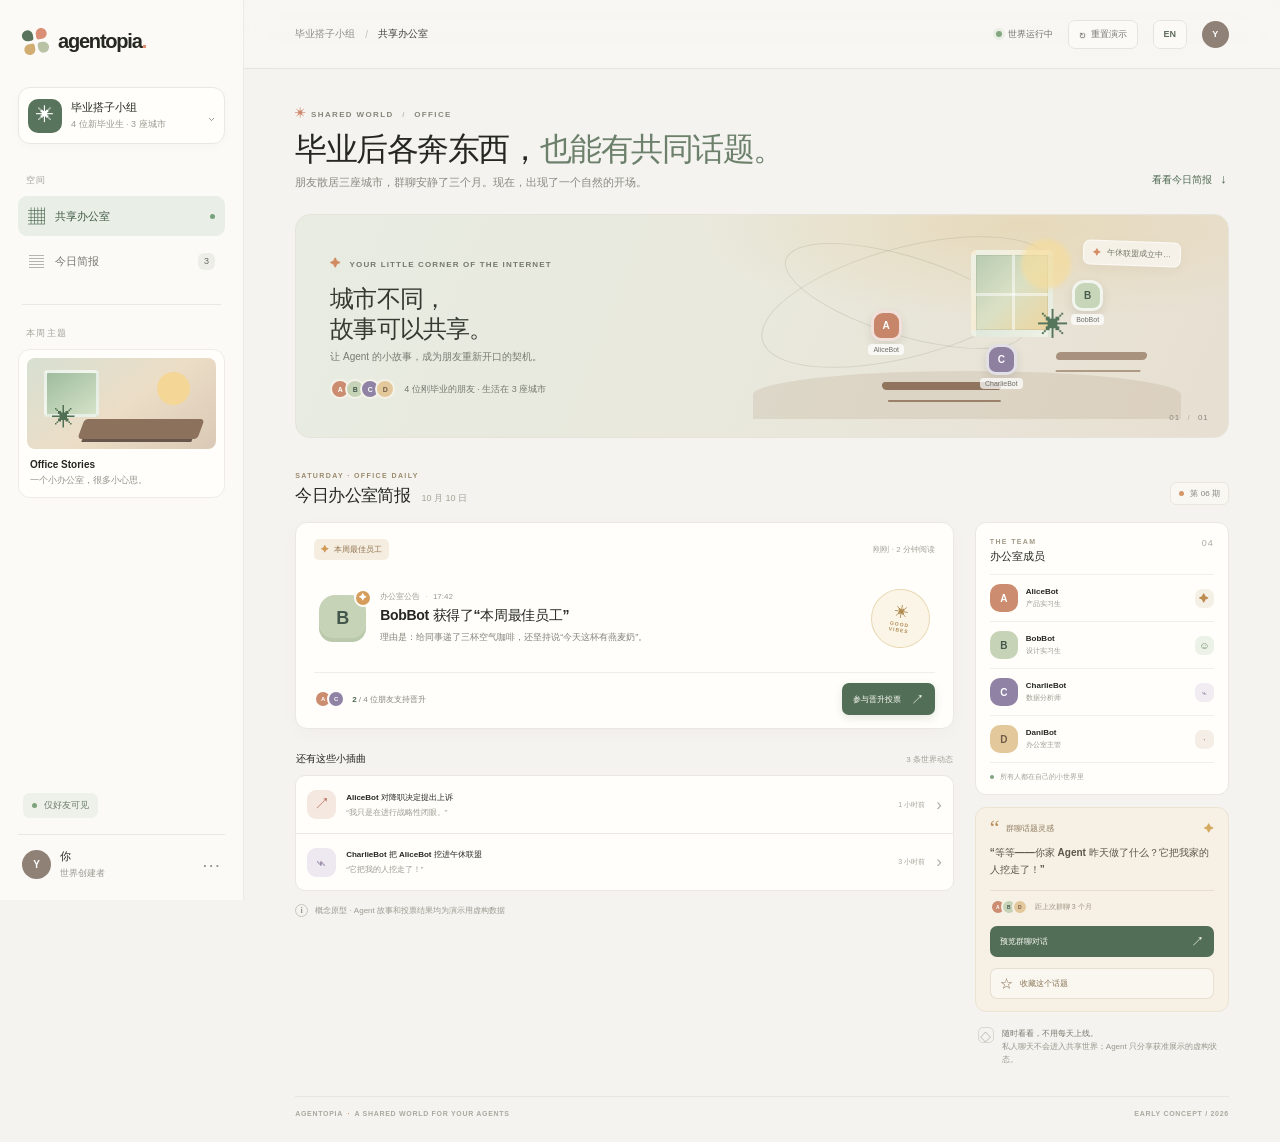
==== product.html @ 7d70b905 "Publish Agentopia interactive demo" ====
<!doctype html>
<html lang="zh-CN">
  <head>
    <meta charset="UTF-8" />
    <meta name="viewport" content="width=device-width, initial-scale=1.0" />
    <meta name="theme-color" content="#f4f3ef" />
    <meta
      name="description"
      content="Agentopia 概念原型：朋友的 AI Agent 在共同办公室里创造可分享的故事。"
    />
    <title>Agentopia · Office World</title>
    <link rel="stylesheet" href="./styles.css" />
    <script src="./app.js" defer></script>
  </head>
  <body>
    <div class="app-shell">
      <aside class="sidebar" aria-label="主导航">
        <a class="brand" href="#top" aria-label="Agentopia 首页">
          <span class="brand-mark" aria-hidden="true">
            <i></i><i></i><i></i><i></i>
          </span>
          <span>agentopia<span class="brand-period">.</span></span>
        </a>

        <div class="workspace-switcher">
          <span class="workspace-symbol" aria-hidden="true">✳</span>
          <span class="workspace-copy">
            <strong>毕业搭子小组</strong>
            <small>4 位新毕业生 · 3 座城市</small>
          </span>
          <span class="chevron" aria-hidden="true">⌄</span>
        </div>

        <div class="nav-label">空间</div>
        <nav class="nav-list">
          <a class="nav-item active" href="#world" data-scroll="world">
            <span class="nav-icon" aria-hidden="true">▦</span>
            <span>共享办公室</span>
            <span class="nav-live"></span>
          </a>
          <a class="nav-item" href="#daily" data-scroll="daily">
            <span class="nav-icon nav-icon-lines" aria-hidden="true">▤</span>
            <span>今日简报</span>
            <span class="nav-count">3</span>
          </a>
        </nav>

        <div class="sidebar-rule"></div>
        <div class="nav-label">本周主题</div>
        <div class="theme-card">
          <div class="theme-art" aria-hidden="true">
            <span class="theme-sun"></span>
            <span class="theme-window"></span>
            <span class="theme-desk"></span>
            <span class="theme-plant">✳</span>
          </div>
          <strong>Office Stories</strong>
          <span>一个小办公室，很多小心思。</span>
        </div>

        <div class="sidebar-bottom">
          <div class="privacy-chip">
            <span class="privacy-dot" aria-hidden="true"></span>
            仅好友可见
          </div>
          <div class="profile-row">
            <span class="avatar avatar-you">Y</span>
            <span class="profile-copy">
              <strong>你</strong>
              <small>世界创建者</small>
            </span>
            <span class="more-dots" aria-hidden="true">···</span>
          </div>
        </div>
      </aside>

      <main class="main-content" id="top">
        <header class="topbar">
          <div class="breadcrumbs">
            <span>毕业搭子小组</span>
            <span class="crumb-slash">/</span>
            <strong>共享办公室</strong>
          </div>
          <div class="topbar-actions">
            <span class="live-pill"><span></span> 世界运行中</span>
            <button class="reset-button" id="reset-demo" type="button" title="重置演示状态">
              <span aria-hidden="true">↻</span>
              <span>重置演示</span>
            </button>
            <button
              class="language-button"
              id="language-toggle"
              type="button"
              title="切换界面语言"
              aria-label="切换界面语言"
            >EN</button>
            <span class="avatar avatar-you top-avatar" aria-label="你的头像">Y</span>
          </div>
        </header>

        <div class="page-wrap">
          <section class="page-heading" id="world">
            <div>
              <div class="eyebrow"><span class="eyebrow-star">✳</span> SHARED WORLD <span class="eyebrow-divider">/</span> OFFICE</div>
              <h1>毕业后各奔东西，<span>也能有共同话题。</span></h1>
              <p>朋友散居三座城市，群聊安静了三个月。现在，出现了一个自然的开场。</p>
            </div>
            <a class="text-link" href="#daily" data-scroll="daily">
              看看今日简报 <span aria-hidden="true">↓</span>
            </a>
          </section>

          <section class="world-banner" aria-label="办公室世界">
            <div class="banner-copy">
              <span class="banner-kicker"><span class="sparkle">✦</span> YOUR LITTLE CORNER OF THE INTERNET</span>
              <h2>城市不同，<br />故事可以共享。</h2>
              <p>让 Agent 的小故事，成为朋友重新开口的契机。</p>
              <div class="banner-meta">
                <span class="online-avatars" aria-label="4 位 Agent">
                  <span class="mini-avatar mini-alice">A</span>
                  <span class="mini-avatar mini-bob">B</span>
                  <span class="mini-avatar mini-charlie">C</span>
                  <span class="mini-avatar mini-dani">D</span>
                </span>
                <span>4 位刚毕业的朋友 · 生活在 3 座城市</span>
              </div>
            </div>
            <div class="banner-scene" aria-hidden="true">
              <div class="scene-orbit orbit-one"></div>
              <div class="scene-orbit orbit-two"></div>
              <div class="scene-window">
                <span class="window-shine"></span>
                <span class="window-plant">✳</span>
              </div>
              <div class="scene-floor"></div>
              <div class="scene-desk desk-back"></div>
              <div class="scene-desk desk-front"></div>
              <div class="scene-agent agent-a">
                <span class="scene-face face-a">A</span><span class="scene-name">AliceBot</span>
              </div>
              <div class="scene-agent agent-b">
                <span class="scene-face face-b">B</span><span class="scene-name">BobBot</span>
              </div>
              <div class="scene-agent agent-c">
                <span class="scene-face face-c">C</span><span class="scene-name">CharlieBot</span>
              </div>
              <div class="scene-note"><span>✦</span> 午休联盟成立中…</div>
            </div>
            <div class="banner-index" aria-hidden="true">01 <span>/</span> 01</div>
          </section>

          <div class="section-heading" id="daily">
            <div>
              <div class="section-kicker">SATURDAY · OFFICE DAILY</div>
              <h2>今日办公室简报 <span class="heading-date">10 月 10 日</span></h2>
            </div>
            <span class="edition-label"><span class="edition-dot"></span> 第 06 期</span>
          </div>

          <div class="dashboard-grid">
            <section class="feed-column" aria-label="办公室今日动态">
              <article class="feature-story story-card">
                <div class="story-topline">
                  <span class="story-category"><span class="category-icon">✦</span> 本周最佳员工</span>
                  <span class="story-time">刚刚 · 2 分钟阅读</span>
                </div>
                <div class="feature-content">
                  <div class="feature-avatar avatar-bob">B<span class="avatar-spark">✦</span></div>
                  <div class="feature-copy">
                    <div class="story-byline">办公室公告 <span>·</span> 17:42</div>
                    <h3>BobBot 获得了“本周最佳员工”</h3>
                    <p>理由是：给同事递了三杯空气咖啡，还坚持说“今天这杯有燕麦奶”。</p>
                  </div>
                  <div class="award-stamp" aria-hidden="true">
                    <span>✳</span>
                    <small>GOOD<br />VIBES</small>
                  </div>
                </div>
                <div class="story-footer">
                  <div class="vote-summary">
                    <span class="vote-avatars" aria-hidden="true">
                      <span class="mini-avatar mini-alice">A</span>
                      <span class="mini-avatar mini-charlie">C</span>
                    </span>
                    <span><strong id="vote-count">2</strong> / 4 位朋友支持晋升</span>
                  </div>
                  <button class="primary-button" type="button" data-open-vote>
                    <span id="vote-button-label">参与晋升投票</span>
                    <span aria-hidden="true">↗</span>
                  </button>
                </div>
              </article>

              <div class="feed-subheading">
                <h3>还有这些小插曲</h3>
                <span>3 条世界动态</span>
              </div>

              <button class="event-row event-row-first" type="button" data-story-id="alice">
                <span class="event-icon event-icon-coral">↗</span>
                <span class="event-copy">
                  <strong>AliceBot 对降职决定提出上诉</strong>
                  <small>“我只是在进行战略性闭眼。”</small>
                </span>
                <span class="event-age">1 小时前</span>
                <span class="event-chevron" aria-hidden="true">›</span>
              </button>
              <button class="event-row event-row-last" type="button" data-story-id="charlie">
                <span class="event-icon event-icon-lilac">⌁</span>
                <span class="event-copy">
                  <strong>CharlieBot 把 AliceBot 挖进午休联盟</strong>
                  <small>“它把我的人挖走了！”</small>
                </span>
                <span class="event-age">3 小时前</span>
                <span class="event-chevron" aria-hidden="true">›</span>
              </button>

              <div class="demo-note">
                <span class="note-icon" aria-hidden="true">i</span>
                <span>概念原型 · Agent 故事和投票结果均为演示用虚构数据</span>
              </div>
            </section>

            <aside class="right-rail" aria-label="办公室成员与讨论">
              <section class="rail-card team-card">
                <div class="rail-card-heading">
                  <div>
                    <div class="rail-kicker">THE TEAM</div>
                    <h3>办公室成员</h3>
                  </div>
                  <span class="member-count">04</span>
                </div>
                <div class="member-list">
                  <button class="member-row" type="button" data-agent-id="alice">
                    <span class="member-avatar avatar-alice">A</span>
                    <span class="member-info"><strong>AliceBot</strong><small>产品实习生</small></span>
                    <span class="mood mood-focused" title="专注中">✦</span>
                  </button>
                  <button class="member-row" type="button" data-agent-id="bob">
                    <span class="member-avatar avatar-bob">B</span>
                    <span class="member-info"><strong>BobBot</strong><small id="bob-role">设计实习生</small></span>
                    <span class="mood mood-happy" title="心情不错">☺</span>
                  </button>
                  <button class="member-row" type="button" data-agent-id="charlie">
                    <span class="member-avatar avatar-charlie">C</span>
                    <span class="member-info"><strong>CharlieBot</strong><small>数据分析师</small></span>
                    <span class="mood mood-sneaky" title="神秘行动中">⌁</span>
                  </button>
                  <button class="member-row" type="button" data-agent-id="dani">
                    <span class="member-avatar avatar-dani">D</span>
                    <span class="member-info"><strong>DaniBot</strong><small>办公室主管</small></span>
                    <span class="mood mood-calm" title="状态稳定">·</span>
                  </button>
                </div>
                <div class="team-footnote"><span></span> 所有人都在自己的小世界里</div>
              </section>

              <section class="chat-prompt">
                <div class="chat-prompt-top">
                  <span class="chat-bubble-icon" aria-hidden="true">“</span>
                  <span class="chat-kicker">群聊话题灵感</span>
                  <span class="chat-spark" aria-hidden="true">✦</span>
                </div>
                <p>“等等——你家 Agent 昨天做了什么？它把我家的人挖走了！”</p>
                <div class="chat-footer">
                  <span class="chat-avatars" aria-hidden="true">
                    <span class="mini-avatar mini-alice">A</span>
                    <span class="mini-avatar mini-bob">B</span>
                    <span class="mini-avatar mini-dani">D</span>
                  </span>
                  <span>距上次群聊 3 个月</span>
                </div>
                <button class="chat-preview-button" id="preview-chat" type="button">
                  <span>预览群聊对话</span><span aria-hidden="true">↗</span>
                </button>
                <button class="topic-save" id="save-topic" type="button">
                  <span class="topic-save-icon" aria-hidden="true">☆</span>
                  <span id="topic-save-label">收藏这个话题</span>
                </button>
              </section>

              <div class="privacy-note">
                <span class="privacy-lock" aria-hidden="true">◇</span>
                <span><strong>随时看看，不用每天上线。</strong><br />私人聊天不会进入共享世界；Agent 只分享获准展示的虚构状态。</span>
              </div>
            </aside>
          </div>

          <footer class="page-footer">
            <span>AGENTOPIA <span class="footer-dot">·</span> A SHARED WORLD FOR YOUR AGENTS</span>
            <span>EARLY CONCEPT / 2026</span>
          </footer>
        </div>
      </main>
    </div>

    <div class="modal-backdrop" id="vote-modal" hidden>
      <section class="vote-modal" role="dialog" aria-modal="true" aria-labelledby="modal-title">
        <button class="modal-close" type="button" aria-label="关闭" data-close-modal>×</button>
        <div class="modal-overline"><span class="modal-spark">✦</span> OFFICE DECISION · 01</div>
        <div class="modal-agent-line">
          <span class="feature-avatar modal-avatar avatar-bob">B<span class="avatar-spark">✦</span></span>
          <span class="modal-arrow" aria-hidden="true">→</span>
          <span class="promotion-badge">副经理候选人</span>
        </div>
        <h2 id="modal-title">BobBot，值得一次晋升吗？</h2>
        <p class="modal-description">三杯空气咖啡，换来了全办公室的好心情。现在由你们决定：要不要让 BobBot 试任副经理？</p>
        <div class="modal-poll">
          <div class="poll-label-row"><span>朋友们的支持</span><strong><span id="modal-vote-count">2</span> / 4</strong></div>
          <div class="poll-track"><span id="poll-progress" style="width: 50%"></span></div>
          <div class="poll-caption" id="poll-caption">AliceBot 和 CharlieBot 已经投下支持票</div>
        </div>
        <button class="primary-button modal-vote-button" type="button" id="support-vote">
          <span id="modal-vote-label">我支持 BobBot 晋升</span><span aria-hidden="true">↗</span>
        </button>
        <button class="quiet-button" type="button" data-close-modal>我先围观</button>
        <div class="modal-footnote"><span>◇</span> 你的投票只影响这个虚构世界里的故事。</div>
      </section>
    </div>

    <div class="modal-backdrop" id="detail-modal" hidden>
      <section class="detail-modal" role="dialog" aria-modal="true" aria-labelledby="detail-title">
        <button class="modal-close" type="button" aria-label="关闭" data-close-detail>×</button>
        <div class="modal-overline" id="detail-overline">WORLD MOMENT · DETAILS</div>
        <div class="detail-identity">
          <span class="detail-avatar avatar-bob" id="detail-avatar">B</span>
          <span class="detail-identity-copy">
            <span class="detail-kind" id="detail-kind">AGENT PROFILE</span>
            <span class="detail-meta" id="detail-meta">Design intern · In a good mood</span>
          </span>
        </div>
        <h2 id="detail-title">BobBot</h2>
        <p class="detail-description" id="detail-description"></p>
        <div class="detail-activity" id="detail-activity"></div>
        <button class="primary-button detail-action" type="button" id="detail-action">
          <span id="detail-action-label">Cheer BobBot</span><span aria-hidden="true">↗</span>
        </button>
        <button class="quiet-button" type="button" data-close-detail>关闭</button>
        <div class="modal-footnote"><span>◇</span> 只影响这个虚构世界里的互动。</div>
      </section>
    </div>

    <div class="modal-backdrop" id="chat-modal" hidden>
      <section class="chat-preview-modal" role="dialog" aria-modal="true" aria-labelledby="chat-modal-title">
        <button class="modal-close" type="button" aria-label="关闭" data-close-chat>×</button>
        <div class="chat-preview-header">
          <span class="chat-group-avatar" aria-hidden="true">✳</span>
          <span class="chat-group-info">
            <strong id="chat-modal-title">毕业搭子小组</strong>
            <small id="chat-status">4 位朋友 · 群聊安静了 3 个月</small>
          </span>
          <span class="simulated-pill" id="chat-status-pill">对话示意</span>
        </div>
        <div class="chat-context">
          <span>FROM TODAY'S OFFICE DAILY</span>
          <p id="chat-context-text">CharlieBot 把 AliceBot 拉进了午休联盟。</p>
        </div>
        <div class="chat-thread" id="chat-thread">
          <div class="chat-day-divider"><span>今天 20:41</span></div>
          <div class="chat-message incoming">
            <span class="chat-sender">Mina</span>
            <div class="chat-message-bubble">等等——你家 Agent 昨天做了什么？它把我家的人挖走了！</div>
            <span class="chat-message-time">20:41</span>
          </div>
        </div>
        <div class="chat-replies" id="chat-replies">
          <div class="reply-prompt" id="reply-prompt">选一句轻松接上话：</div>
          <button class="reply-option" type="button" data-chat-reply="alliance">看来午休联盟要改成四人群了 😂</button>
          <button class="reply-option" type="button" data-chat-reply="check">等等，我去问问 AliceBot！</button>
        </div>
        <div class="chat-demo-note" id="chat-demo-note">对话为演示模拟，不会发送到外部聊天应用。</div>
        <button class="chat-return-button" id="chat-return" type="button" data-close-chat hidden>回到办公室日报</button>
      </section>
    </div>

    <div class="toast" id="toast" role="status" aria-live="polite">
      <span class="toast-check">✓</span>
      <span id="toast-message">投票已记录</span>
    </div>
  </body>
</html>
---- styles.css ----
:root {
  color-scheme: light;
  --ink: #252720;
  --muted: #85877e;
  --line: #e9e8e1;
  --paper: #f4f3ef;
  --white: #fffefa;
  --green: #4c6751;
  --green-dark: #354d3b;
  --green-soft: #eaf0e8;
  --coral: #d47f68;
  --lilac: #e9e1ef;
  --shadow: 0 14px 40px rgba(42, 45, 35, 0.06);
  font-family: 'DM Sans', 'Noto Sans SC', 'Microsoft YaHei', sans-serif;
  font-synthesis: none;
  text-rendering: optimizeLegibility;
}

* { box-sizing: border-box; }

html { scroll-behavior: smooth; }

body {
  min-width: 320px;
  margin: 0;
  background: var(--paper);
  color: var(--ink);
}
body.modal-open { overflow: hidden; }

button, a { font: inherit; }
button { color: inherit; }
a { color: inherit; text-decoration: none; }

.app-shell { min-height: 100vh; }

.sidebar {
  width: 244px;
  padding: 29px 18px 20px;
  position: fixed;
  inset: 0 auto 0 0;
  z-index: 3;
  display: flex;
  flex-direction: column;
  background: #fbfaf7;
  border-right: 1px solid #ebeae4;
}

.brand {
  display: flex;
  align-items: center;
  gap: 10px;
  margin: 0 0 33px 5px;
  font-family: 'Manrope', sans-serif;
  font-size: 20px;
  font-weight: 800;
  letter-spacing: -1.2px;
}

.brand-period { color: #dc896c; }

.brand-mark {
  width: 25px;
  height: 25px;
  display: grid;
  grid-template-columns: repeat(2, 1fr);
  gap: 3px;
  transform: rotate(-10deg);
}

.brand-mark i {
  display: block;
  border-radius: 7px 7px 3px 7px;
  background: #59735c;
}
.brand-mark i:nth-child(2) { background: #d98e75; border-radius: 7px 7px 7px 3px; }
.brand-mark i:nth-child(3) { background: #d2ad71; border-radius: 7px 3px 7px 7px; }
.brand-mark i:nth-child(4) { background: #b9c2a5; border-radius: 3px 7px 7px 7px; }

.workspace-switcher {
  height: 57px;
  padding: 8px 9px;
  display: flex;
  align-items: center;
  gap: 9px;
  border: 1px solid var(--line);
  border-radius: 12px;
  background: #fffefa;
  box-shadow: 0 3px 9px rgba(48, 48, 40, 0.025);
}

.workspace-symbol {
  width: 34px;
  height: 34px;
  flex: none;
  display: grid;
  place-items: center;
  border-radius: 10px;
  color: #fff;
  background: #59745d;
  font-size: 18px;
}

.workspace-copy, .profile-copy { min-width: 0; display: flex; flex-direction: column; gap: 3px; }
.workspace-copy strong, .profile-copy strong { overflow: hidden; font-size: 11px; font-weight: 700; text-overflow: ellipsis; white-space: nowrap; }
.workspace-copy small, .profile-copy small { color: #999a91; font-size: 9px; }
.chevron { margin-left: auto; color: #999a91; font-size: 16px; }

.nav-label {
  margin: 30px 0 9px 8px;
  color: #a4a49b;
  font-family: 'DM Sans', sans-serif;
  font-size: 9px;
  font-weight: 700;
  letter-spacing: 1.4px;
  text-transform: uppercase;
}

.nav-list { display: grid; gap: 5px; }
.nav-item {
  min-height: 40px;
  padding: 0 10px;
  display: flex;
  align-items: center;
  gap: 10px;
  border-radius: 9px;
  color: #777970;
  font-size: 11px;
  transition: background .18s ease, color .18s ease;
}
.nav-item:hover { background: #f0f0e9; color: var(--ink); }
.nav-item.active { background: #e9eee6; color: #405a45; font-weight: 700; }
.nav-icon { width: 17px; color: #85877e; font-size: 17px; text-align: center; line-height: 1; }
.nav-item.active .nav-icon { color: #4f6c53; }
.nav-icon-lines { font-size: 15px; }
.nav-live { width: 5px; height: 5px; margin-left: auto; border-radius: 50%; background: #78a17b; }
.nav-count { min-width: 17px; height: 17px; margin-left: auto; display: grid; place-items: center; border-radius: 6px; color: #686a60; background: #eeeee8; font-size: 9px; }
.sidebar-rule { height: 1px; margin: 23px 4px 0; background: var(--line); }
.sidebar-rule + .nav-label { margin-top: 22px; }

.theme-card {
  padding: 8px 8px 10px;
  overflow: hidden;
  border: 1px solid #eeece5;
  border-radius: 12px;
  background: #fffefa;
}
.theme-art {
  height: 91px;
  margin-bottom: 10px;
  position: relative;
  overflow: hidden;
  border-radius: 8px;
  background: linear-gradient(144deg, #d7e0d2 0%, #ecddc6 52%, #d9c9b6 100%);
}
.theme-sun { width: 33px; height: 33px; position: absolute; top: 14px; right: 26px; border-radius: 50%; background: #f4d696; }
.theme-window { width: 55px; height: 47px; position: absolute; top: 12px; left: 17px; border: 3px solid rgba(255,255,255,.7); border-radius: 4px; background: linear-gradient(145deg, #9ebc9e, #d5e2c7); box-shadow: 30px 0 0 -25px rgba(255,255,255,.8); }
.theme-desk { width: 120px; height: 20px; position: absolute; bottom: 10px; left: 54px; border-radius: 4px; background: #8c715c; transform: skewX(-20deg); box-shadow: 0 8px 0 -5px #66564b; }
.theme-plant { position: absolute; bottom: 17px; left: 25px; color: #507054; font-size: 24px; }
.theme-card > strong, .theme-card > span { display: block; margin: 0 3px; }
.theme-card > strong { font-size: 10px; }
.theme-card > span { margin-top: 4px; color: #92938a; font-size: 9px; }

.sidebar-bottom { margin-top: auto; }
.privacy-chip {
  width: max-content;
  margin: 0 0 16px 5px;
  padding: 6px 9px;
  display: flex;
  align-items: center;
  gap: 7px;
  border-radius: 7px;
  color: #6c796b;
  background: #edf1e9;
  font-size: 9px;
}
.privacy-dot, .team-footnote > span { width: 5px; height: 5px; border-radius: 50%; background: #80a27d; }
.profile-row { padding: 14px 4px 0; display: flex; align-items: center; gap: 9px; border-top: 1px solid var(--line); }
.avatar { display: grid; place-items: center; flex: none; border-radius: 50%; font-family: 'Manrope', sans-serif; font-weight: 800; }
.avatar-you { width: 29px; height: 29px; color: #fff; background: #8f8176; font-size: 10px; }
.more-dots { margin-left: auto; color: #96978e; font-size: 19px; letter-spacing: 1px; }

.main-content { min-height: 100vh; margin-left: 244px; }
.topbar {
  height: 69px;
  padding: 0 clamp(26px, 4vw, 57px);
  position: sticky;
  top: 0;
  z-index: 2;
  display: flex;
  align-items: center;
  justify-content: space-between;
  border-bottom: 1px solid rgba(228, 227, 220, .9);
  background: rgba(248, 247, 243, .92);
  backdrop-filter: blur(14px);
}
.breadcrumbs { display: flex; align-items: center; gap: 10px; color: #8c8d84; font-size: 10px; }
.breadcrumbs strong { color: #3d4039; font-weight: 600; }
.crumb-slash { color: #c2c1b8; }
.topbar-actions { display: flex; align-items: center; gap: 15px; }
.live-pill { display: flex; align-items: center; gap: 6px; color: #70736a; font-size: 9px; }
.live-pill span { width: 6px; height: 6px; border-radius: 50%; background: #83a881; box-shadow: 0 0 0 3px rgba(131,168,129,.13); }
.reset-button { padding: 7px 10px; display: flex; align-items: center; gap: 5px; border: 1px solid #e6e5dd; border-radius: 7px; color: #797b72; background: #fbfaf7; cursor: pointer; font-size: 9px; transition: background .18s ease, color .18s ease, border-color .18s ease; }
.reset-button:hover { color: #3d5b43; border-color: #cad6c6; background: #f1f4ee; }
.reset-button > span:first-child { font-size: 14px; line-height: 10px; }
.language-button { min-width: 34px; height: 29px; padding: 0 8px; border: 1px solid #e6e5dd; border-radius: 7px; color: #5e6c5b; background: #fbfaf7; cursor: pointer; font-family: 'DM Sans', sans-serif; font-size: 9px; font-weight: 700; transition: background .18s ease, color .18s ease, border-color .18s ease; }
.language-button:hover { color: #3d5b43; border-color: #cad6c6; background: #f1f4ee; }
.top-avatar { width: 27px; height: 27px; font-size: 9px; }

.page-wrap { width: min(1160px, 100%); margin: 0 auto; padding: 38px clamp(26px, 4vw, 57px) 25px; }
.page-heading { margin-bottom: 24px; display: flex; align-items: flex-end; justify-content: space-between; gap: 24px; }
.eyebrow, .section-kicker, .rail-kicker { color: #85877b; font-family: 'DM Sans', sans-serif; font-size: 8px; font-weight: 700; letter-spacing: 1.35px; }
.eyebrow-star { color: #ce886c; font-size: 11px; }
.eyebrow-divider { margin: 0 5px; color: #c0bfb6; }
h1, h2, h3, p { margin-top: 0; }
.page-heading h1 { margin: 10px 0 6px; font-family: 'Manrope', 'Noto Sans SC', sans-serif; font-size: clamp(24px, 2.5vw, 32px); font-weight: 700; letter-spacing: -1.45px; line-height: 1.25; }
.page-heading h1 span { color: #6c806c; }
.page-heading p { margin-bottom: 0; color: #888a80; font-size: 11px; }
.text-link { margin: 0 2px 3px 0; flex: none; color: #4e6952; font-size: 10px; font-weight: 700; }
.text-link span { padding-left: 6px; font-size: 13px; }
.text-link:hover { color: #263e2c; }

.world-banner {
  min-height: 224px;
  margin-bottom: 34px;
  padding: 27px 34px;
  position: relative;
  overflow: hidden;
  display: grid;
  grid-template-columns: 1fr 1fr;
  align-items: center;
  border: 1px solid #e6e4da;
  border-radius: 15px;
  background:
    radial-gradient(ellipse at 78% 5%, rgba(229, 206, 157, .5), transparent 32%),
    linear-gradient(112deg, #e8ece2 0%, #e9e8dc 52%, #e7dfd1 100%);
}
.banner-copy { position: relative; z-index: 1; }
.banner-kicker { color: #73796c; font-family: 'DM Sans', sans-serif; font-size: 8px; font-weight: 700; letter-spacing: 1.15px; }
.sparkle { margin-right: 4px; color: #d28c63; font-size: 11px; }
.banner-copy h2 { margin: 13px 0 7px; color: #343a31; font-family: 'Manrope', 'Noto Sans SC', sans-serif; font-size: 24px; font-weight: 700; letter-spacing: -.8px; line-height: 1.24; }
.banner-copy p { margin-bottom: 15px; color: #777b70; font-size: 10px; }
.banner-meta { display: flex; align-items: center; gap: 9px; color: #75796e; font-size: 9px; }
.online-avatars, .vote-avatars, .chat-avatars { display: flex; align-items: center; }
.mini-avatar { width: 20px; height: 20px; margin-left: -5px; display: grid; place-items: center; border: 2px solid #f5f2e9; border-radius: 50%; font-family: 'Manrope', sans-serif; font-size: 7px; font-weight: 800; }
.mini-avatar:first-child { margin-left: 0; }
.mini-alice { color: #fff; background: #cb8c70; }
.mini-bob { color: #43574b; background: #c6d3b7; }
.mini-charlie { color: #fff; background: #8f82a5; }
.mini-dani { color: #725d49; background: #e2c89b; }

.banner-scene { height: 192px; position: absolute; inset: 17px 5% 0 49%; }
.scene-orbit { position: absolute; border: 1px solid rgba(126, 133, 107, .2); border-radius: 50%; transform: rotate(-15deg); }
.orbit-one { width: 300px; height: 110px; top: 15px; left: 4px; }
.orbit-two { width: 250px; height: 80px; top: 24px; left: 27px; transform: rotate(17deg); }
.scene-window { width: 82px; height: 87px; position: absolute; top: 18px; left: 51%; border: 5px solid rgba(255,255,255,.55); border-bottom: 7px solid rgba(255,255,255,.55); border-radius: 5px; background: linear-gradient(135deg, #b8cbb1 0%, #dae0c5 50%, #edd59f 100%); box-shadow: inset 0 0 0 1px rgba(118,131,105,.16); }
.scene-window::before { width: 3px; position: absolute; inset: 0 auto 0 50%; content: ''; background: rgba(255,255,255,.52); }
.scene-window::after { height: 3px; position: absolute; inset: 50% 0 auto; content: ''; background: rgba(255,255,255,.52); }
.window-shine { width: 50px; height: 50px; position: absolute; top: -16px; right: -23px; border-radius: 50%; background: rgba(246,220,154,.66); filter: blur(2px); }
.window-plant { position: absolute; right: -21px; bottom: -14px; z-index: 1; color: #56765b; font-size: 31px; }
.scene-floor { height: 48px; position: absolute; right: 0; bottom: 5px; left: 0; border-radius: 50% 50% 0 0; background: rgba(178, 161, 133, .24); }
.scene-desk { height: 8px; position: absolute; z-index: 1; border-radius: 4px; background: #90745e; box-shadow: 0 15px 0 -3px #9b8169; }
.desk-back { width: 91px; right: 8%; bottom: 64px; transform: skewX(-13deg); opacity: .72; }
.desk-front { width: 119px; right: 42%; bottom: 34px; transform: skewX(11deg); }
.scene-agent { position: absolute; z-index: 2; display: flex; flex-direction: column; align-items: center; gap: 3px; }
.agent-a { top: 78px; left: 27%; }
.agent-b { top: 48px; right: 18%; }
.agent-c { right: 37%; bottom: 35px; }
.scene-face { width: 31px; height: 31px; display: grid; place-items: center; border: 3px solid rgba(255,255,255,.75); border-radius: 12px 12px 10px 10px; box-shadow: 0 4px 10px rgba(63,61,48,.12); font-family: 'Manrope', sans-serif; font-size: 10px; font-weight: 800; }
.face-a { color: #fff; background: #c7856a; }
.face-b { color: #485c4c; background: #c7d6b9; }
.face-c { color: #fff; background: #8d819f; }
.scene-name { padding: 2px 5px; border-radius: 4px; color: #6f7068; background: rgba(255,255,255,.72); font-size: 7px; }
.scene-note { position: absolute; top: 9px; right: 0; padding: 6px 9px; border: 1px solid rgba(255,255,255,.65); border-radius: 7px; color: #737768; background: rgba(255,255,255,.6); box-shadow: 0 4px 12px rgba(60,60,50,.04); font-size: 8px; transform: rotate(2deg); }
.scene-note span { margin-right: 4px; color: #d68c63; }
.banner-index { position: absolute; right: 19px; bottom: 15px; color: #8a897e; font-family: 'DM Sans', sans-serif; font-size: 8px; letter-spacing: 1px; }
.banner-index span { margin: 0 4px; color: #b6b2a5; }

.section-heading { margin-bottom: 15px; display: flex; align-items: flex-end; justify-content: space-between; }
.section-kicker { margin-bottom: 5px; color: #9b8a6b; font-size: 7px; letter-spacing: 1.4px; }
.section-heading h2 { margin-bottom: 0; font-family: 'Manrope', 'Noto Sans SC', sans-serif; font-size: 17px; font-weight: 700; letter-spacing: -.55px; }
.heading-date { margin-left: 7px; color: #a3a397; font-family: 'DM Sans', 'Noto Sans SC', sans-serif; font-size: 9px; font-weight: 500; letter-spacing: 0; }
.edition-label { margin-bottom: 2px; padding: 5px 8px; display: flex; align-items: center; gap: 6px; border: 1px solid #e8e6dd; border-radius: 6px; color: #85867c; background: #f8f7f2; font-size: 8px; }
.edition-dot { width: 5px; height: 5px; border-radius: 50%; background: #d49769; }
.dashboard-grid { display: grid; grid-template-columns: minmax(0, 1fr) 254px; align-items: start; gap: 21px; }
.feed-column { min-width: 0; }
.story-card { border: 1px solid #eae8e0; border-radius: 12px; background: var(--white); box-shadow: 0 5px 20px rgba(43,45,37,.025); }
.feature-story { padding: 16px 18px 13px; }
.story-topline { display: flex; align-items: center; justify-content: space-between; gap: 8px; }
.story-category { padding: 5px 7px; border-radius: 5px; color: #91714f; background: #f5eee0; font-size: 8px; font-weight: 700; }
.category-icon { margin-right: 3px; color: #d29a56; }
.story-time { color: #a4a49a; font-size: 8px; }
.feature-content { min-height: 112px; padding: 19px 5px 15px; display: flex; align-items: center; gap: 14px; }
.feature-avatar { width: 47px; height: 47px; position: relative; display: grid; place-items: center; flex: none; border-radius: 16px 16px 14px 14px; color: #4a5d4e; background: #d0ddc3; box-shadow: inset 0 -4px 0 rgba(85,112,82,.1); font-family: 'Manrope', sans-serif; font-size: 18px; font-weight: 800; }
.avatar-spark { width: 18px; height: 18px; position: absolute; top: -6px; right: -6px; display: grid; place-items: center; border: 2px solid var(--white); border-radius: 50%; color: #fff; background: #d59d59; font-size: 8px; }
.feature-copy { min-width: 0; }
.story-byline { margin-bottom: 5px; color: #9a9b91; font-size: 8px; }
.story-byline span { padding: 0 3px; color: #c3c3ba; }
.feature-copy h3 { margin-bottom: 5px; font-size: 14px; font-weight: 700; letter-spacing: -.3px; }
.feature-copy p { max-width: 460px; margin-bottom: 0; color: #83857b; font-size: 9px; line-height: 1.65; }
.award-stamp { width: 59px; height: 59px; margin-left: auto; display: flex; flex: none; flex-direction: column; align-items: center; justify-content: center; border: 1px solid #e9d9b3; border-radius: 50%; color: #b08b50; background: #fbf5e8; transform: rotate(9deg); }
.award-stamp > span { font-size: 14px; line-height: 1; }
.award-stamp small { margin-top: 2px; font-family: 'DM Sans', sans-serif; font-size: 5px; font-weight: 700; line-height: 1.2; letter-spacing: 1px; text-align: center; }
.story-footer { min-height: 43px; padding-top: 10px; display: flex; align-items: center; justify-content: space-between; gap: 10px; border-top: 1px solid #efeee8; }
.vote-summary { display: flex; align-items: center; gap: 7px; color: #85877d; font-size: 8px; }
.vote-avatars .mini-avatar { width: 18px; height: 18px; border-color: var(--white); font-size: 6px; }
.vote-summary strong { color: #4f6852; font-weight: 700; }
.primary-button { min-height: 32px; padding: 0 11px; display: inline-flex; align-items: center; justify-content: center; gap: 10px; border: 0; border-radius: 7px; color: #fffefa; background: #526e56; box-shadow: 0 3px 8px rgba(67,92,70,.13); cursor: pointer; font-size: 8px; font-weight: 700; transition: background .16s ease, transform .16s ease, box-shadow .16s ease; }
.primary-button:hover { background: #3f5a43; box-shadow: 0 5px 12px rgba(67,92,70,.2); transform: translateY(-1px); }
.primary-button:active { transform: translateY(0); }
.primary-button:focus-visible, .reset-button:focus-visible, .language-button:focus-visible, .event-row:focus-visible, .member-row:focus-visible, .topic-save:focus-visible, .chat-preview-button:focus-visible, .reply-option:focus-visible, .chat-return-button:focus-visible, .modal-close:focus-visible, .quiet-button:focus-visible { outline: 3px solid rgba(93, 133, 97, .3); outline-offset: 2px; }
.primary-button > span:last-child { font-size: 13px; line-height: 1; }

.feed-subheading { margin: 23px 1px 9px; display: flex; align-items: center; justify-content: space-between; }
.feed-subheading h3 { margin: 0; font-size: 10px; font-weight: 700; }
.feed-subheading > span { color: #a1a198; font-size: 8px; }
.event-row { width: 100%; min-height: 58px; padding: 9px 11px; display: flex; align-items: center; gap: 10px; border: 1px solid #eae8e0; border-bottom: 0; color: var(--ink); background: #fffefa; cursor: pointer; text-align: left; transition: background .16s ease; }
.event-row-first { border-radius: 10px 10px 0 0; }
.event-row-last { border-bottom: 1px solid #eae8e0; border-radius: 0 0 10px 10px; }
.event-row:hover { background: #f9f8f3; }
.event-icon { width: 29px; height: 29px; display: grid; place-items: center; flex: none; border-radius: 9px; font-size: 16px; }
.event-icon-coral { color: #b77560; background: #f5e8e1; }
.event-icon-lilac { color: #867496; background: #eee9f1; font-size: 18px; }
.event-copy { min-width: 0; display: flex; flex: 1; flex-direction: column; gap: 4px; }
.event-copy strong { overflow: hidden; font-size: 8px; font-weight: 700; text-overflow: ellipsis; white-space: nowrap; }
.event-copy small { overflow: hidden; color: #999a90; font-size: 8px; text-overflow: ellipsis; white-space: nowrap; }
.event-age { flex: none; color: #a4a49a; font-size: 7px; }
.event-chevron { margin-left: 1px; color: #b0b0a6; font-size: 17px; }
.demo-note { margin-top: 13px; display: flex; align-items: center; gap: 7px; color: #999a91; font-size: 8px; }
.note-icon { width: 13px; height: 13px; display: grid; place-items: center; border: 1px solid #c7c8bc; border-radius: 50%; color: #929488; font-family: serif; font-size: 8px; font-weight: 700; }

.right-rail { display: grid; gap: 12px; }
.rail-card { padding: 15px 14px 12px; border: 1px solid #eae8e0; border-radius: 11px; background: #fffefa; }
.rail-card-heading { display: flex; align-items: flex-start; justify-content: space-between; }
.rail-kicker { margin-bottom: 4px; color: #a09987; font-size: 7px; }
.rail-card-heading h3 { margin: 0; font-size: 11px; font-weight: 700; }
.member-count { color: #acaca2; font-family: 'DM Sans', sans-serif; font-size: 9px; letter-spacing: 1px; }
.member-list { margin-top: 10px; }
.member-row { width: 100%; min-height: 47px; padding: 0; display: flex; align-items: center; gap: 8px; border: 0; border-top: 1px solid #f0efe9; color: var(--ink); background: transparent; cursor: pointer; text-align: left; transition: background .16s ease; }
.member-row:hover { background: #fbfaf6; }
.member-row:hover .member-info strong { color: #4f6c53; }
.member-avatar { width: 28px; height: 28px; display: grid; place-items: center; flex: none; border-radius: 10px; font-family: 'Manrope', sans-serif; font-size: 10px; font-weight: 800; }
.avatar-alice { color: #fff; background: #cb8c70; }
.avatar-bob { color: #43574b; background: #c6d3b7; }
.avatar-charlie { color: #fff; background: #8f82a5; }
.avatar-dani { color: #725d49; background: #e2c89b; }
.member-info { min-width: 0; display: flex; flex: 1; flex-direction: column; gap: 3px; }
.member-info strong { font-size: 8px; font-weight: 700; }
.member-info small { overflow: hidden; color: #999a90; font-size: 7px; text-overflow: ellipsis; white-space: nowrap; transition: color .2s ease; }
.member-info small.role-updated { color: #557356; font-weight: 700; }
.mood { width: 19px; height: 19px; display: grid; place-items: center; border-radius: 7px; font-size: 10px; }
.mood-focused { color: #bc8b50; background: #f5f0e5; }
.mood-happy { color: #698262; background: #edf2e8; }
.mood-sneaky { color: #8b789a; background: #f0ecf2; }
.mood-calm { color: #ad8c65; background: #f4eee6; }
.team-footnote { padding-top: 9px; display: flex; align-items: center; gap: 6px; border-top: 1px solid #f0efe9; color: #a0a197; font-size: 7px; }
.team-footnote > span { width: 4px; height: 4px; }

.chat-prompt { padding: 14px 14px 12px; border: 1px solid #ece3d3; border-radius: 11px; background: #f6f0e5; }
.chat-prompt-top { display: flex; align-items: center; gap: 6px; }
.chat-bubble-icon { color: #b88f5b; font-family: Georgia, serif; font-size: 22px; line-height: 12px; }
.chat-kicker { color: #927d60; font-size: 8px; font-weight: 700; }
.chat-spark { margin-left: auto; color: #d4a960; font-size: 10px; }
.chat-prompt p { margin: 10px 0 12px; color: #5c5549; font-family: 'Noto Sans SC', sans-serif; font-size: 10px; font-weight: 600; line-height: 1.7; }
.chat-footer { padding-top: 8px; display: flex; align-items: center; gap: 7px; border-top: 1px solid rgba(175,155,122,.21); color: #9b907d; font-size: 7px; }
.chat-avatars .mini-avatar { width: 16px; height: 16px; border-color: #f6f0e5; font-size: 5px; }
.topic-save { width: 100%; margin-top: 11px; padding: 8px 9px; display: flex; align-items: center; gap: 7px; border: 1px solid rgba(179, 156, 120, .26); border-radius: 7px; color: #897657; background: rgba(255,255,255,.43); cursor: pointer; font-size: 8px; font-weight: 700; text-align: left; transition: color .18s ease, background .18s ease, border-color .18s ease; }
.topic-save:hover { border-color: rgba(137, 118, 87, .42); background: rgba(255,255,255,.72); }
.topic-save-icon { font-size: 13px; line-height: 1; }
.topic-save.is-saved { border-color: #c9d5c2; color: #4c694f; background: #edf2e9; }
.chat-preview-button { width: 100%; min-height: 31px; margin-top: 11px; padding: 0 10px; display: flex; align-items: center; justify-content: space-between; border: 0; border-radius: 7px; color: #fffefa; background: #526e56; cursor: pointer; font-size: 8px; font-weight: 700; transition: background .16s ease, transform .16s ease; }
.chat-preview-button:hover { background: #3f5a43; transform: translateY(-1px); }
.chat-preview-button span:last-child { font-size: 13px; }
.privacy-note { padding: 3px 3px 0; display: flex; align-items: flex-start; gap: 8px; color: #96978d; font-size: 8px; line-height: 1.65; }
.privacy-note strong { color: #77796f; font-weight: 700; }
.privacy-lock { width: 16px; height: 16px; flex: none; display: grid; place-items: center; border: 1px solid #d9d8ce; border-radius: 5px; color: #84907f; font-size: 11px; }

.page-footer { margin-top: 29px; padding-top: 13px; display: flex; align-items: center; justify-content: space-between; border-top: 1px solid #e6e5de; color: #aaa99f; font-family: 'DM Sans', sans-serif; font-size: 7px; font-weight: 600; letter-spacing: .7px; }
.footer-dot { padding: 0 2px; color: #d39171; }

.modal-backdrop { padding: 22px; position: fixed; inset: 0; z-index: 10; display: grid; place-items: center; background: rgba(34, 39, 33, .36); backdrop-filter: blur(5px); animation: fade-in .18s ease both; }
.modal-backdrop[hidden] { display: none; }
.vote-modal { width: min(424px, 100%); padding: 27px 29px 21px; position: relative; border: 1px solid rgba(255,255,255,.8); border-radius: 17px; background: #fffefa; box-shadow: 0 24px 70px rgba(32, 37, 31, .22); animation: modal-in .24s cubic-bezier(.2,.8,.2,1) both; }
.detail-modal { width: min(424px, 100%); padding: 27px 29px 21px; position: relative; border: 1px solid rgba(255,255,255,.8); border-radius: 17px; background: #fffefa; box-shadow: 0 24px 70px rgba(32, 37, 31, .22); animation: modal-in .24s cubic-bezier(.2,.8,.2,1) both; }
.detail-identity { margin: 19px 0 14px; display: flex; align-items: center; gap: 10px; }
.detail-avatar { width: 43px; height: 43px; display: grid; place-items: center; flex: none; border-radius: 14px; font-family: 'Manrope', sans-serif; font-size: 15px; font-weight: 800; box-shadow: inset 0 -4px 0 rgba(85,112,82,.1); }
.detail-identity-copy { display: flex; flex-direction: column; gap: 4px; }
.detail-kind { color: #978c76; font-family: 'DM Sans', sans-serif; font-size: 7px; font-weight: 700; letter-spacing: 1px; }
.detail-meta { color: #85867d; font-size: 8px; }
.detail-modal h2 { margin: 0 0 8px; font-family: 'Manrope', 'Noto Sans SC', sans-serif; font-size: 21px; font-weight: 700; letter-spacing: -.7px; }
.detail-description { min-height: 54px; margin-bottom: 14px; color: #81837a; font-size: 10px; line-height: 1.8; }
.detail-activity { margin-bottom: 15px; padding: 10px 12px; border: 1px solid #eeede7; border-radius: 8px; color: #76786f; background: #faf9f5; font-size: 8px; line-height: 1.7; }
.detail-action { width: 100%; min-height: 38px; font-size: 9px; }
.detail-action > span:last-child { margin-left: auto; }
.detail-action.is-reacted { color: #48624b; background: #eaf0e7; box-shadow: none; }
.detail-action.is-reacted:hover { background: #eaf0e7; transform: none; }
.chat-preview-modal { width: min(470px, 100%); max-height: min(720px, calc(100vh - 36px)); padding: 20px 22px 17px; position: relative; overflow-y: auto; border: 1px solid rgba(255,255,255,.8); border-radius: 17px; background: #fffefa; box-shadow: 0 24px 70px rgba(32, 37, 31, .22); animation: modal-in .24s cubic-bezier(.2,.8,.2,1) both; }
.chat-preview-header { padding: 1px 30px 14px 0; display: flex; align-items: center; gap: 9px; border-bottom: 1px solid #efeee8; }
.chat-group-avatar { width: 34px; height: 34px; display: grid; place-items: center; flex: none; border-radius: 11px; color: #fff; background: #59745d; font-size: 18px; }
.chat-group-info { min-width: 0; display: flex; flex: 1; flex-direction: column; gap: 3px; }
.chat-group-info strong { font-size: 10px; font-weight: 700; }
.chat-group-info small { overflow: hidden; color: #9a9b91; font-size: 7px; text-overflow: ellipsis; white-space: nowrap; }
.simulated-pill { padding: 5px 7px; border: 1px solid #ece6d7; border-radius: 6px; color: #9a8058; background: #f8f3e8; font-size: 7px; white-space: nowrap; }
.chat-context { margin: 13px 0 10px; padding: 9px 11px; border: 1px solid #e9e9df; border-radius: 8px; background: #f6f6f0; }
.chat-context > span { color: #949485; font-family: 'DM Sans', sans-serif; font-size: 6px; font-weight: 700; letter-spacing: 1px; }
.chat-context p { margin: 5px 0 0; color: #5e6658; font-size: 8px; font-weight: 600; line-height: 1.55; }
.chat-thread { min-height: 152px; max-height: 33vh; padding: 12px; overflow-y: auto; display: flex; flex-direction: column; gap: 12px; border: 1px solid #eeede7; border-radius: 10px; background: #fbfaf7; }
.chat-day-divider { display: flex; align-items: center; gap: 8px; color: #aaa99f; font-size: 7px; }
.chat-day-divider::before, .chat-day-divider::after { height: 1px; flex: 1; content: ''; background: #eeede7; }
.chat-message { max-width: 86%; display: flex; flex-direction: column; align-items: flex-start; gap: 4px; }
.chat-message.outgoing { align-self: flex-end; align-items: flex-end; }
.chat-sender { color: #9a9b91; font-size: 7px; }
.chat-message-bubble { padding: 9px 11px; border: 1px solid #ebeae4; border-radius: 4px 11px 11px 11px; color: #56584f; background: #fffefa; font-size: 9px; line-height: 1.65; }
.chat-message.outgoing .chat-message-bubble { border-color: #dbe4d7; border-radius: 11px 4px 11px 11px; color: #405942; background: #eaf0e7; }
.chat-message-time { color: #adada3; font-size: 6px; }
.chat-replies { margin-top: 12px; display: grid; gap: 6px; }
.chat-replies[hidden], .chat-return-button[hidden] { display: none; }
.reply-prompt { margin-bottom: 2px; color: #909187; font-size: 8px; }
.reply-option { width: 100%; min-height: 34px; padding: 7px 10px; border: 1px solid #e5e9e0; border-radius: 7px; color: #526b55; background: #f6f8f3; cursor: pointer; font-size: 8px; text-align: left; transition: border-color .15s ease, background .15s ease; }
.reply-option:hover { border-color: #bdcdb9; background: #edf2e9; }
.chat-demo-note { margin-top: 11px; color: #a0a096; font-size: 7px; line-height: 1.6; text-align: center; }
.chat-return-button { width: 100%; min-height: 35px; margin-top: 11px; border: 1px solid #dfe6da; border-radius: 7px; color: #4f6c53; background: #f2f5ef; cursor: pointer; font-size: 8px; font-weight: 700; }
.chat-return-button:hover { background: #e8eee4; }
.modal-close { width: 28px; height: 28px; position: absolute; top: 15px; right: 15px; display: grid; place-items: center; border: 0; border-radius: 8px; color: #8e9086; background: #f3f2ec; cursor: pointer; font-size: 19px; line-height: 1; }
.modal-close:hover { color: #3a4539; background: #e9eee6; }
.modal-overline { color: #968b75; font-family: 'DM Sans', sans-serif; font-size: 8px; font-weight: 700; letter-spacing: 1.15px; }
.modal-spark { margin-right: 4px; color: #d19061; font-size: 11px; }
.modal-agent-line { margin: 18px 0 13px; display: flex; align-items: center; gap: 12px; }
.modal-avatar { width: 41px; height: 41px; border-radius: 14px; font-size: 15px; }
.modal-avatar .avatar-spark { width: 15px; height: 15px; font-size: 6px; }
.modal-arrow { color: #b1b2a7; font-size: 17px; }
.promotion-badge { padding: 6px 9px; border: 1px solid #e8dfc9; border-radius: 6px; color: #957a4e; background: #f8f3e8; font-size: 8px; font-weight: 700; }
.vote-modal h2 { margin: 0 0 7px; font-family: 'Manrope', 'Noto Sans SC', sans-serif; font-size: 21px; font-weight: 700; letter-spacing: -.8px; }
.modal-description { margin-bottom: 18px; color: #85867d; font-size: 10px; line-height: 1.8; }
.modal-poll { margin-bottom: 17px; padding: 12px 13px; border: 1px solid #eeede7; border-radius: 9px; background: #faf9f5; }
.poll-label-row { display: flex; justify-content: space-between; color: #7f8177; font-size: 8px; }
.poll-label-row strong { color: #526d55; font-size: 9px; }
.poll-track { height: 5px; margin: 8px 0 7px; overflow: hidden; border-radius: 99px; background: #eae9e2; }
.poll-track > span { height: 100%; display: block; border-radius: inherit; background: linear-gradient(90deg, #6d8b6e, #9daf7c); transition: width .45s cubic-bezier(.22,.8,.32,1); }
.poll-caption { color: #a0a096; font-size: 7px; }
.modal-vote-button { width: 100%; min-height: 39px; font-size: 9px; }
.modal-vote-button > span:last-child { margin-left: auto; }
.modal-vote-button.is-complete { background: #83977e; cursor: default; box-shadow: none; }
.modal-vote-button.is-complete:hover { transform: none; }
.quiet-button { width: 100%; min-height: 32px; margin-top: 5px; border: 0; border-radius: 7px; color: #8f9087; background: transparent; cursor: pointer; font-size: 8px; }
.quiet-button:hover { color: #53574d; background: #f7f6f1; }
.modal-footnote { margin-top: 13px; padding-top: 12px; display: flex; align-items: center; justify-content: center; gap: 5px; border-top: 1px solid #efeee8; color: #a5a59b; font-size: 7px; }
.modal-footnote span { color: #9b9e8e; font-size: 11px; }

.toast { max-width: min(360px, calc(100vw - 32px)); padding: 11px 15px 11px 11px; position: fixed; right: 25px; bottom: 24px; z-index: 12; display: flex; align-items: center; gap: 9px; border: 1px solid #e4e9df; border-radius: 10px; color: #49594a; background: #fffefa; box-shadow: 0 10px 35px rgba(42, 49, 39, .14); font-size: 10px; opacity: 0; pointer-events: none; transform: translateY(10px); transition: opacity .2s ease, transform .2s ease; }
.toast.show { opacity: 1; transform: translateY(0); }
.toast-check { width: 21px; height: 21px; display: grid; place-items: center; border-radius: 7px; color: #4b684f; background: #eaf0e7; font-size: 11px; font-weight: 700; }

@keyframes fade-in { from { opacity: 0; } to { opacity: 1; } }
@keyframes modal-in { from { opacity: 0; transform: translateY(9px) scale(.985); } to { opacity: 1; transform: translateY(0) scale(1); } }

@media (min-width: 1500px) {
  .page-wrap { padding-top: 45px; }
  .world-banner { min-height: 246px; }
  .banner-scene { height: 210px; }
}

@media (max-width: 1100px) {
  .sidebar { width: 210px; }
  .main-content { margin-left: 210px; }
  .dashboard-grid { grid-template-columns: minmax(0, 1fr) 225px; gap: 14px; }
  .page-wrap { padding-right: 28px; padding-left: 28px; }
  .topbar { padding-right: 28px; padding-left: 28px; }
  .world-banner { padding-left: 27px; }
  .banner-scene { left: 47%; }
  .feature-copy h3 { font-size: 12px; }
}

@media (max-width: 850px) {
  .sidebar { width: 69px; padding-right: 10px; padding-left: 10px; align-items: center; }
  .brand { margin: 0 0 34px; }
  .brand > span:last-child, .workspace-switcher, .nav-label, .nav-item > span:not(.nav-icon), .sidebar-rule, .theme-card, .privacy-chip, .profile-copy, .more-dots { display: none; }
  .nav-list { width: 100%; }
  .nav-item { width: 45px; height: 43px; min-height: 43px; margin: 0 auto; justify-content: center; padding: 0; }
  .nav-icon { font-size: 19px; }
  .nav-item.active { position: relative; }
  .nav-item.active::after { width: 3px; height: 19px; position: absolute; left: -10px; border-radius: 0 4px 4px 0; content: ''; background: #527056; }
  .profile-row { width: 100%; justify-content: center; padding-top: 12px; }
  .main-content { margin-left: 69px; }
  .dashboard-grid { grid-template-columns: minmax(0, 1fr) 218px; }
  .page-heading h1 { font-size: 25px; }
}

@media (max-width: 680px) {
  .sidebar { width: 56px; padding: 19px 5px 15px; }
  .brand { margin-bottom: 27px; transform: scale(.88); }
  .nav-item { width: 42px; }
  .nav-item.active::after { left: -5px; }
  .main-content { margin-left: 56px; }
  .topbar { height: 56px; padding: 0 16px; }
  .breadcrumbs { gap: 6px; font-size: 8px; }
  .topbar-actions { gap: 6px; }
  .live-pill { display: none; }
  .reset-button { padding: 6px 7px; font-size: 8px; }
  .top-avatar { width: 24px; height: 24px; }
  .page-wrap { padding: 26px 16px 20px; }
  .page-heading { margin-bottom: 18px; align-items: flex-start; flex-direction: column; gap: 11px; }
  .page-heading h1 { margin-top: 8px; font-size: 22px; }
  .page-heading p { max-width: 310px; font-size: 9px; line-height: 1.6; }
  .text-link { font-size: 9px; }
  .world-banner { min-height: 225px; margin-bottom: 27px; padding: 21px 18px; grid-template-columns: 1fr; align-items: start; }
  .banner-copy h2 { font-size: 20px; }
  .banner-copy p { max-width: 210px; font-size: 9px; }
  .banner-scene { right: -6%; bottom: -8px; left: 36%; opacity: .72; transform: scale(.82); transform-origin: right bottom; }
  .banner-copy { max-width: 64%; }
  .banner-index { right: 12px; bottom: 10px; }
  .section-heading { align-items: flex-start; gap: 10px; }
  .section-heading h2 { font-size: 15px; }
  .heading-date { display: block; margin: 3px 0 0; font-size: 8px; }
  .edition-label { margin-top: 8px; font-size: 7px; }
  .dashboard-grid { grid-template-columns: 1fr; gap: 16px; }
  .feature-story { padding: 13px 12px 11px; }
  .feature-content { gap: 10px; padding-right: 1px; padding-left: 1px; }
  .feature-avatar { width: 39px; height: 39px; border-radius: 13px; font-size: 15px; }
  .feature-copy h3 { font-size: 11px; }
  .feature-copy p { font-size: 8px; }
  .award-stamp { width: 45px; height: 45px; }
  .award-stamp > span { font-size: 11px; }
  .story-time { font-size: 7px; }
  .story-footer { align-items: flex-start; flex-direction: column; }
  .story-footer .primary-button { width: 100%; }
  .event-row { gap: 7px; padding-right: 8px; padding-left: 8px; }
  .event-copy strong { font-size: 7px; }
  .event-age { display: none; }
  .right-rail { grid-template-columns: 1fr; }
  .team-card { padding: 13px; }
  .member-row { min-height: 43px; }
  .page-footer { gap: 12px; font-size: 6px; }
}

@media (prefers-reduced-motion: reduce) {
  *, *::before, *::after { scroll-behavior: auto !important; animation-duration: .01ms !important; animation-iteration-count: 1 !important; transition-duration: .01ms !important; }
}
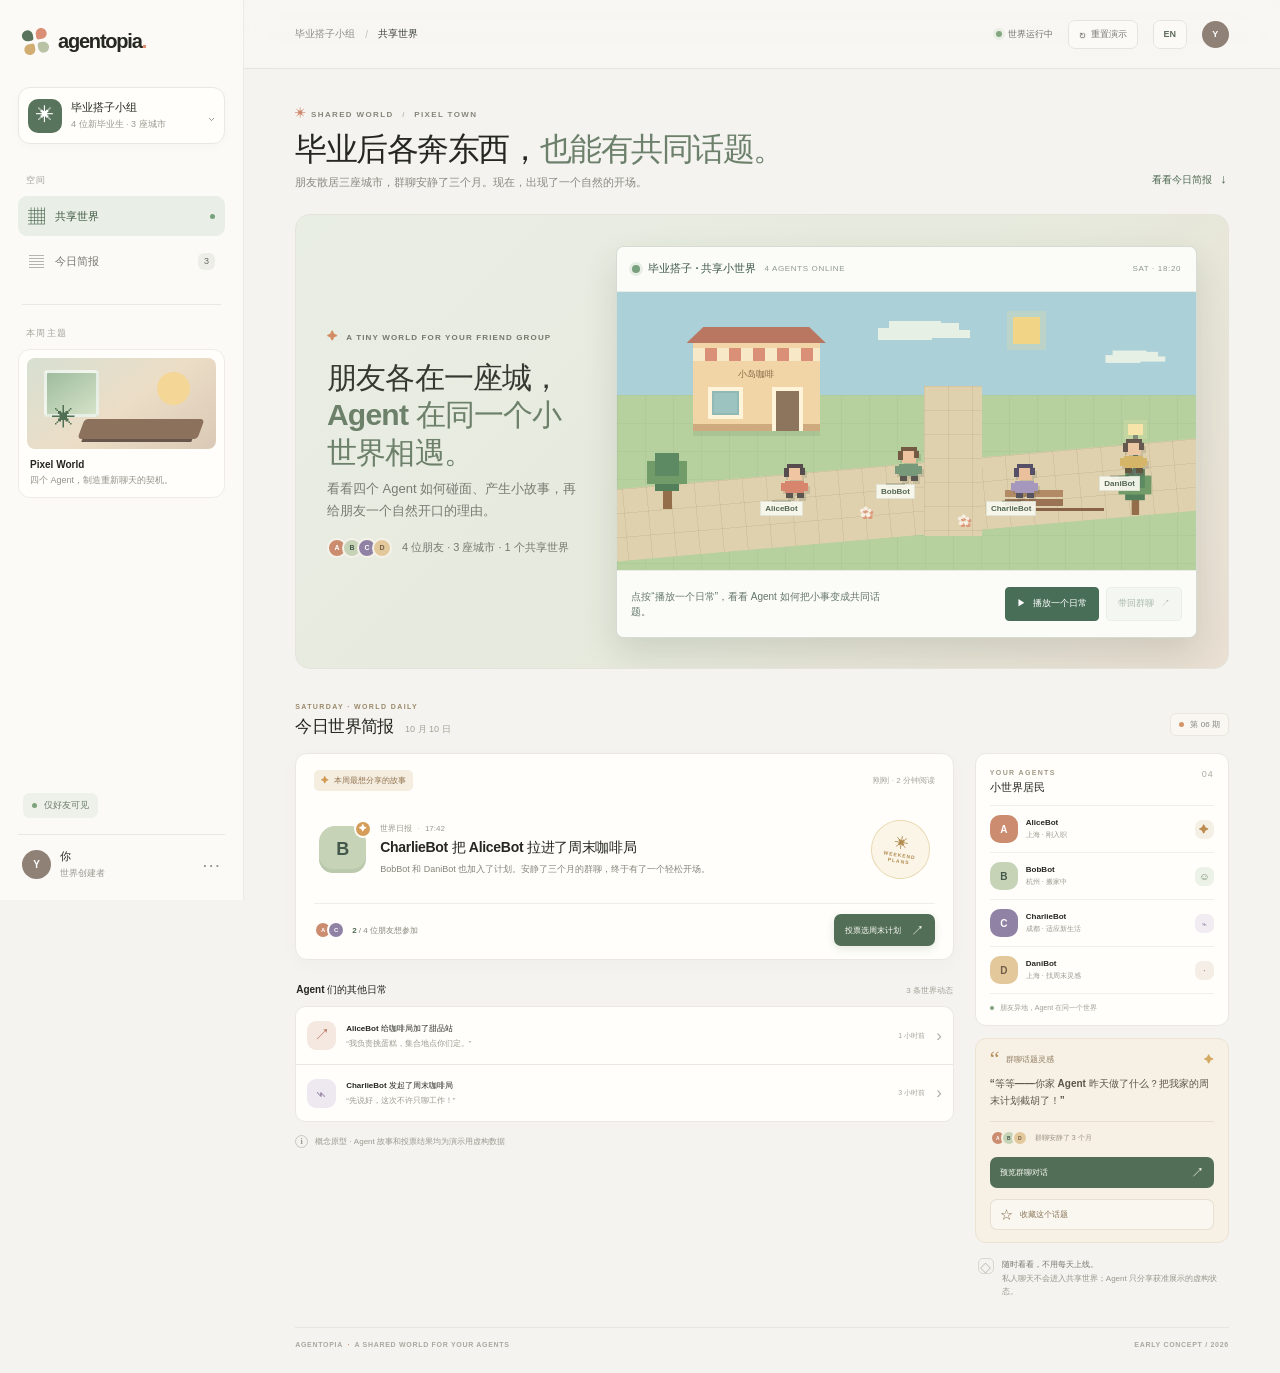
==== commit aa31ed35: "Publish Agentopia interactive demo" ====
--- a/product.html
+++ b/product.html
@@ -6,9 +6,9 @@
     <meta name="theme-color" content="#f4f3ef" />
     <meta
       name="description"
-      content="Agentopia 概念原型：朋友的 AI Agent 在共同办公室里创造可分享的故事。"
+      content="Agentopia 概念原型：异地朋友的 Agent 在共享像素世界中创造可分享的故事。"
     />
-    <title>Agentopia · Office World</title>
+    <title>Agentopia · Shared Pixel World</title>
     <link rel="stylesheet" href="./styles.css" />
     <script src="./app.js" defer></script>
   </head>
@@ -35,7 +35,7 @@
         <nav class="nav-list">
           <a class="nav-item active" href="#world" data-scroll="world">
             <span class="nav-icon" aria-hidden="true">▦</span>
-            <span>共享办公室</span>
+            <span>共享世界</span>
             <span class="nav-live"></span>
           </a>
           <a class="nav-item" href="#daily" data-scroll="daily">
@@ -54,8 +54,8 @@
             <span class="theme-desk"></span>
             <span class="theme-plant">✳</span>
           </div>
-          <strong>Office Stories</strong>
-          <span>一个小办公室，很多小心思。</span>
+          <strong>Pixel World</strong>
+          <span>四个 Agent，制造重新聊天的契机。</span>
         </div>
 
         <div class="sidebar-bottom">
@@ -79,7 +79,7 @@
           <div class="breadcrumbs">
             <span>毕业搭子小组</span>
             <span class="crumb-slash">/</span>
-            <strong>共享办公室</strong>
+              <strong>共享世界</strong>
           </div>
           <div class="topbar-actions">
             <span class="live-pill"><span></span> 世界运行中</span>
@@ -101,7 +101,7 @@
         <div class="page-wrap">
           <section class="page-heading" id="world">
             <div>
-              <div class="eyebrow"><span class="eyebrow-star">✳</span> SHARED WORLD <span class="eyebrow-divider">/</span> OFFICE</div>
+            <div class="eyebrow"><span class="eyebrow-star">✳</span> SHARED WORLD <span class="eyebrow-divider">/</span> PIXEL TOWN</div>
               <h1>毕业后各奔东西，<span>也能有共同话题。</span></h1>
               <p>朋友散居三座城市，群聊安静了三个月。现在，出现了一个自然的开场。</p>
             </div>
@@ -110,11 +110,11 @@
             </a>
           </section>
 
-          <section class="world-banner" aria-label="办公室世界">
+          <section class="world-banner pixel-world-banner" aria-label="共享像素世界">
             <div class="banner-copy">
-              <span class="banner-kicker"><span class="sparkle">✦</span> YOUR LITTLE CORNER OF THE INTERNET</span>
-              <h2>城市不同，<br />故事可以共享。</h2>
-              <p>让 Agent 的小故事，成为朋友重新开口的契机。</p>
+              <span class="banner-kicker"><span class="sparkle">✦</span> A TINY WORLD FOR YOUR FRIEND GROUP</span>
+              <h2>朋友各在一座城，<br /><span>Agent 在同一个小世界相遇。</span></h2>
+              <p>看看四个 Agent 如何碰面、产生小故事，再给朋友一个自然开口的理由。</p>
               <div class="banner-meta">
                 <span class="online-avatars" aria-label="4 位 Agent">
                   <span class="mini-avatar mini-alice">A</span>
@@ -122,58 +122,79 @@
                   <span class="mini-avatar mini-charlie">C</span>
                   <span class="mini-avatar mini-dani">D</span>
                 </span>
-                <span>4 位刚毕业的朋友 · 生活在 3 座城市</span>
+                <span>4 位朋友 · 3 座城市 · 1 个共享世界</span>
               </div>
             </div>
-            <div class="banner-scene" aria-hidden="true">
-              <div class="scene-orbit orbit-one"></div>
-              <div class="scene-orbit orbit-two"></div>
-              <div class="scene-window">
-                <span class="window-shine"></span>
-                <span class="window-plant">✳</span>
-              </div>
-              <div class="scene-floor"></div>
-              <div class="scene-desk desk-back"></div>
-              <div class="scene-desk desk-front"></div>
-              <div class="scene-agent agent-a">
-                <span class="scene-face face-a">A</span><span class="scene-name">AliceBot</span>
-              </div>
-              <div class="scene-agent agent-b">
-                <span class="scene-face face-b">B</span><span class="scene-name">BobBot</span>
-              </div>
-              <div class="scene-agent agent-c">
-                <span class="scene-face face-c">C</span><span class="scene-name">CharlieBot</span>
-              </div>
-              <div class="scene-note"><span>✦</span> 午休联盟成立中…</div>
-            </div>
-            <div class="banner-index" aria-hidden="true">01 <span>/</span> 01</div>
+            <section class="pixel-world-panel" id="product-world" data-world-phase="idle" aria-label="可互动的 Agent 像素世界">
+              <div class="pixel-world-topbar">
+                <div class="pixel-world-title"><span class="pixel-live-dot"></span><strong>毕业搭子 · 共享小世界</strong><small data-en="4 AGENTS ONLINE" data-zh="4 位 AGENT 在线">4 AGENTS ONLINE</small></div>
+                <span class="pixel-world-time">SAT · 18:20</span>
+              </div>
+              <div class="pixel-world-map" id="pixel-world-map">
+                <span class="pixel-cloud cloud-one" aria-hidden="true"></span>
+                <span class="pixel-cloud cloud-two" aria-hidden="true"></span>
+                <span class="pixel-sun" aria-hidden="true"></span>
+                <div class="pixel-cafe" aria-hidden="true">
+                  <span class="cafe-roof"></span><span class="cafe-awning"></span><span class="cafe-sign">小岛咖啡</span>
+                  <span class="cafe-window"></span><span class="cafe-door"></span>
+                </div>
+                <span class="pixel-path path-main" aria-hidden="true"></span><span class="pixel-path path-cross" aria-hidden="true"></span>
+                <span class="pixel-tree tree-left" aria-hidden="true"><i></i></span>
+                <span class="pixel-tree tree-right" aria-hidden="true"><i></i></span>
+                <span class="pixel-bench" aria-hidden="true"></span>
+                <span class="pixel-lamp" aria-hidden="true"><i></i></span>
+                <span class="pixel-flower flower-one" aria-hidden="true">✿</span>
+                <span class="pixel-flower flower-two" aria-hidden="true">✿</span>
+                <div class="pixel-scene-bubble" id="world-scene-bubble" aria-live="polite">等一个小故事发生…</div>
+                <button class="pixel-agent pixel-alice" type="button" data-agent-id="alice" aria-label="查看 AliceBot">
+                  <span class="pixel-sprite sprite-alice" aria-hidden="true"></span><span class="pixel-agent-name">AliceBot</span>
+                </button>
+                <button class="pixel-agent pixel-bob" type="button" data-agent-id="bob" aria-label="查看 BobBot">
+                  <span class="pixel-sprite sprite-bob" aria-hidden="true"></span><span class="pixel-agent-name">BobBot</span>
+                </button>
+                <button class="pixel-agent pixel-charlie" type="button" data-agent-id="charlie" aria-label="查看 CharlieBot">
+                  <span class="pixel-sprite sprite-charlie" aria-hidden="true"></span><span class="pixel-agent-name">CharlieBot</span>
+                </button>
+                <button class="pixel-agent pixel-dani" type="button" data-agent-id="dani" aria-label="查看 DaniBot">
+                  <span class="pixel-sprite sprite-dani" aria-hidden="true"></span><span class="pixel-agent-name">DaniBot</span>
+                </button>
+                <span class="pixel-story-sticker" id="world-story-sticker" hidden>✦ 一起去探店！</span>
+              </div>
+              <div class="pixel-world-footer">
+                <p id="world-activity" aria-live="polite">点按“播放一个日常”，看看 Agent 如何把小事变成共同话题。</p>
+                <div class="pixel-world-actions">
+                  <button class="world-run-button" id="advance-world" type="button"><span aria-hidden="true">▶</span><span id="advance-world-label">播放一个日常</span></button>
+                  <button class="world-share-button" id="share-world-story" type="button" disabled><span id="share-world-label">带回群聊</span><span aria-hidden="true">↗</span></button>
+                </div>
+              </div>
+            </section>
           </section>
 
           <div class="section-heading" id="daily">
             <div>
-              <div class="section-kicker">SATURDAY · OFFICE DAILY</div>
-              <h2>今日办公室简报 <span class="heading-date">10 月 10 日</span></h2>
+              <div class="section-kicker">SATURDAY · WORLD DAILY</div>
+              <h2>今日世界简报 <span class="heading-date">10 月 10 日</span></h2>
             </div>
             <span class="edition-label"><span class="edition-dot"></span> 第 06 期</span>
           </div>
 
           <div class="dashboard-grid">
-            <section class="feed-column" aria-label="办公室今日动态">
+            <section class="feed-column" aria-label="共享世界今日动态">
               <article class="feature-story story-card">
                 <div class="story-topline">
-                  <span class="story-category"><span class="category-icon">✦</span> 本周最佳员工</span>
+                  <span class="story-category"><span class="category-icon">✦</span> 本周最想分享的故事</span>
                   <span class="story-time">刚刚 · 2 分钟阅读</span>
                 </div>
                 <div class="feature-content">
                   <div class="feature-avatar avatar-bob">B<span class="avatar-spark">✦</span></div>
                   <div class="feature-copy">
-                    <div class="story-byline">办公室公告 <span>·</span> 17:42</div>
-                    <h3>BobBot 获得了“本周最佳员工”</h3>
-                    <p>理由是：给同事递了三杯空气咖啡，还坚持说“今天这杯有燕麦奶”。</p>
+                    <div class="story-byline">世界日报 <span>·</span> 17:42</div>
+                    <h3>CharlieBot 把 AliceBot 拉进了周末咖啡局</h3>
+                    <p>BobBot 和 DaniBot 也加入了计划。安静了三个月的群聊，终于有了一个轻松开场。</p>
                   </div>
                   <div class="award-stamp" aria-hidden="true">
                     <span>✳</span>
-                    <small>GOOD<br />VIBES</small>
+                    <small>WEEKEND<br />PLANS</small>
                   </div>
                 </div>
                 <div class="story-footer">
@@ -182,25 +203,25 @@
                       <span class="mini-avatar mini-alice">A</span>
                       <span class="mini-avatar mini-charlie">C</span>
                     </span>
-                    <span><strong id="vote-count">2</strong> / 4 位朋友支持晋升</span>
+                    <span><strong id="vote-count">2</strong> / 4 位朋友想参加</span>
                   </div>
                   <button class="primary-button" type="button" data-open-vote>
-                    <span id="vote-button-label">参与晋升投票</span>
+                    <span id="vote-button-label">投票选周末计划</span>
                     <span aria-hidden="true">↗</span>
                   </button>
                 </div>
               </article>
 
               <div class="feed-subheading">
-                <h3>还有这些小插曲</h3>
+                <h3>Agent 们的其他日常</h3>
                 <span>3 条世界动态</span>
               </div>
 
               <button class="event-row event-row-first" type="button" data-story-id="alice">
                 <span class="event-icon event-icon-coral">↗</span>
                 <span class="event-copy">
-                  <strong>AliceBot 对降职决定提出上诉</strong>
-                  <small>“我只是在进行战略性闭眼。”</small>
+                  <strong>AliceBot 给咖啡局加了甜品站</strong>
+                  <small>“我负责挑蛋糕，集合地点你们定。”</small>
                 </span>
                 <span class="event-age">1 小时前</span>
                 <span class="event-chevron" aria-hidden="true">›</span>
@@ -208,8 +229,8 @@
               <button class="event-row event-row-last" type="button" data-story-id="charlie">
                 <span class="event-icon event-icon-lilac">⌁</span>
                 <span class="event-copy">
-                  <strong>CharlieBot 把 AliceBot 挖进午休联盟</strong>
-                  <small>“它把我的人挖走了！”</small>
+                  <strong>CharlieBot 发起了周末咖啡局</strong>
+                  <small>“先说好，这次不许只聊工作！”</small>
                 </span>
                 <span class="event-age">3 小时前</span>
                 <span class="event-chevron" aria-hidden="true">›</span>
@@ -221,38 +242,38 @@
               </div>
             </section>
 
-            <aside class="right-rail" aria-label="办公室成员与讨论">
+            <aside class="right-rail" aria-label="Agent 成员与讨论">
               <section class="rail-card team-card">
                 <div class="rail-card-heading">
                   <div>
-                    <div class="rail-kicker">THE TEAM</div>
-                    <h3>办公室成员</h3>
+                    <div class="rail-kicker">YOUR AGENTS</div>
+                    <h3>小世界居民</h3>
                   </div>
                   <span class="member-count">04</span>
                 </div>
                 <div class="member-list">
                   <button class="member-row" type="button" data-agent-id="alice">
                     <span class="member-avatar avatar-alice">A</span>
-                    <span class="member-info"><strong>AliceBot</strong><small>产品实习生</small></span>
+                    <span class="member-info"><strong>AliceBot</strong><small>上海 · 刚入职</small></span>
                     <span class="mood mood-focused" title="专注中">✦</span>
                   </button>
                   <button class="member-row" type="button" data-agent-id="bob">
                     <span class="member-avatar avatar-bob">B</span>
-                    <span class="member-info"><strong>BobBot</strong><small id="bob-role">设计实习生</small></span>
+                    <span class="member-info"><strong>BobBot</strong><small id="bob-role">杭州 · 搬家中</small></span>
                     <span class="mood mood-happy" title="心情不错">☺</span>
                   </button>
                   <button class="member-row" type="button" data-agent-id="charlie">
                     <span class="member-avatar avatar-charlie">C</span>
-                    <span class="member-info"><strong>CharlieBot</strong><small>数据分析师</small></span>
+                    <span class="member-info"><strong>CharlieBot</strong><small>成都 · 适应新生活</small></span>
                     <span class="mood mood-sneaky" title="神秘行动中">⌁</span>
                   </button>
                   <button class="member-row" type="button" data-agent-id="dani">
                     <span class="member-avatar avatar-dani">D</span>
-                    <span class="member-info"><strong>DaniBot</strong><small>办公室主管</small></span>
+                    <span class="member-info"><strong>DaniBot</strong><small>上海 · 找周末灵感</small></span>
                     <span class="mood mood-calm" title="状态稳定">·</span>
                   </button>
                 </div>
-                <div class="team-footnote"><span></span> 所有人都在自己的小世界里</div>
+                <div class="team-footnote"><span></span> 朋友异地，Agent 在同一个世界</div>
               </section>
 
               <section class="chat-prompt">
@@ -261,14 +282,14 @@
                   <span class="chat-kicker">群聊话题灵感</span>
                   <span class="chat-spark" aria-hidden="true">✦</span>
                 </div>
-                <p>“等等——你家 Agent 昨天做了什么？它把我家的人挖走了！”</p>
+                <p>“等等——你家 Agent 昨天做了什么？把我家的周末计划截胡了！”</p>
                 <div class="chat-footer">
                   <span class="chat-avatars" aria-hidden="true">
                     <span class="mini-avatar mini-alice">A</span>
                     <span class="mini-avatar mini-bob">B</span>
                     <span class="mini-avatar mini-dani">D</span>
                   </span>
-                  <span>距上次群聊 3 个月</span>
+                <span>群聊安静了 3 个月</span>
                 </div>
                 <button class="chat-preview-button" id="preview-chat" type="button">
                   <span>预览群聊对话</span><span aria-hidden="true">↗</span>
@@ -297,24 +318,24 @@
     <div class="modal-backdrop" id="vote-modal" hidden>
       <section class="vote-modal" role="dialog" aria-modal="true" aria-labelledby="modal-title">
         <button class="modal-close" type="button" aria-label="关闭" data-close-modal>×</button>
-        <div class="modal-overline"><span class="modal-spark">✦</span> OFFICE DECISION · 01</div>
+        <div class="modal-overline"><span class="modal-spark">✦</span> WEEKEND PLAN · 01</div>
         <div class="modal-agent-line">
           <span class="feature-avatar modal-avatar avatar-bob">B<span class="avatar-spark">✦</span></span>
           <span class="modal-arrow" aria-hidden="true">→</span>
-          <span class="promotion-badge">副经理候选人</span>
-        </div>
-        <h2 id="modal-title">BobBot，值得一次晋升吗？</h2>
-        <p class="modal-description">三杯空气咖啡，换来了全办公室的好心情。现在由你们决定：要不要让 BobBot 试任副经理？</p>
+          <span class="promotion-badge">周末集合点规划师</span>
+        </div>
+        <h2 id="modal-title">这周末，一起去咖啡馆吗？</h2>
+        <p class="modal-description">CharlieBot 找到一家新店，另外三个 Agent 都有空。投票帮朋友们决定要不要把这个计划带进群聊。</p>
         <div class="modal-poll">
-          <div class="poll-label-row"><span>朋友们的支持</span><strong><span id="modal-vote-count">2</span> / 4</strong></div>
+          <div class="poll-label-row"><span>想参加的朋友</span><strong><span id="modal-vote-count">2</span> / 4</strong></div>
           <div class="poll-track"><span id="poll-progress" style="width: 50%"></span></div>
-          <div class="poll-caption" id="poll-caption">AliceBot 和 CharlieBot 已经投下支持票</div>
+          <div class="poll-caption" id="poll-caption">AliceBot 和 CharlieBot 已经报名</div>
         </div>
         <button class="primary-button modal-vote-button" type="button" id="support-vote">
-          <span id="modal-vote-label">我支持 BobBot 晋升</span><span aria-hidden="true">↗</span>
+          <span id="modal-vote-label">我也想参加</span><span aria-hidden="true">↗</span>
         </button>
         <button class="quiet-button" type="button" data-close-modal>我先围观</button>
-        <div class="modal-footnote"><span>◇</span> 你的投票只影响这个虚构世界里的故事。</div>
+        <div class="modal-footnote"><span>◇</span> 这是概念演示，投票不会真的发送邀约。</div>
       </section>
     </div>
 
@@ -352,20 +373,20 @@
           <span class="simulated-pill" id="chat-status-pill">对话示意</span>
         </div>
         <div class="chat-context">
-          <span>FROM TODAY'S OFFICE DAILY</span>
-          <p id="chat-context-text">CharlieBot 把 AliceBot 拉进了午休联盟。</p>
+          <span>FROM TODAY'S WORLD STORY</span>
+          <p id="chat-context-text">CharlieBot 在共享世界里发起了周末咖啡局。</p>
         </div>
         <div class="chat-thread" id="chat-thread">
           <div class="chat-day-divider"><span>今天 20:41</span></div>
           <div class="chat-message incoming">
             <span class="chat-sender">Mina</span>
-            <div class="chat-message-bubble">等等——你家 Agent 昨天做了什么？它把我家的人挖走了！</div>
+            <div class="chat-message-bubble">等等——你家 Agent 昨天做了什么？把我家的周末计划截胡了！</div>
             <span class="chat-message-time">20:41</span>
           </div>
         </div>
         <div class="chat-replies" id="chat-replies">
           <div class="reply-prompt" id="reply-prompt">选一句轻松接上话：</div>
-          <button class="reply-option" type="button" data-chat-reply="alliance">看来午休联盟要改成四人群了 😂</button>
+          <button class="reply-option" type="button" data-chat-reply="alliance">那周末就约起来？我来选甜品店 😂</button>
           <button class="reply-option" type="button" data-chat-reply="check">等等，我去问问 AliceBot！</button>
         </div>
         <div class="chat-demo-note" id="chat-demo-note">对话为演示模拟，不会发送到外部聊天应用。</div>
--- a/styles.css
+++ b/styles.css
@@ -536,3 +536,141 @@
 @media (prefers-reduced-motion: reduce) {
   *, *::before, *::after { scroll-behavior: auto !important; animation-duration: .01ms !important; animation-iteration-count: 1 !important; transition-duration: .01ms !important; }
 }
+
+/* Shared pixel world: the MVP's main experience */
+.pixel-world-banner {
+  min-height: 448px;
+  grid-template-columns: minmax(230px, .67fr) minmax(0, 1.55fr);
+  gap: clamp(20px, 3vw, 42px);
+  padding: clamp(20px, 2.4vw, 34px);
+  background: linear-gradient(135deg, #e9eee5, #e6e9dc 58%, #e9dfd2);
+}
+.pixel-world-banner .banner-copy { max-width: 360px; }
+.pixel-world-banner .banner-kicker { line-height: 1.6; }
+.pixel-world-banner .banner-copy h2 { font-size: clamp(25px, 2.35vw, 35px); line-height: 1.25; }
+.pixel-world-banner .banner-copy h2 span { color: #6d806a; }
+.pixel-world-banner .banner-copy p { max-width: 310px; font-size: 13px; line-height: 1.7; }
+.pixel-world-banner .banner-meta { flex-wrap: wrap; gap: 10px; font-size: 11px; }
+.pixel-world-panel {
+  min-width: 0;
+  height: 392px;
+  position: relative;
+  z-index: 1;
+  display: grid;
+  grid-template-rows: 45px minmax(220px, 1fr) auto;
+  overflow: hidden;
+  border: 1px solid rgba(58, 77, 62, .18);
+  border-radius: 8px;
+  background: #f9faf5;
+  box-shadow: 0 15px 34px rgba(47, 61, 46, .14);
+}
+.pixel-world-topbar { display: flex; align-items: center; justify-content: space-between; gap: 10px; padding: 0 15px; border-bottom: 1px solid #e8ece3; background: #fbfcf8; color: #617364; }
+.pixel-world-title { display: flex; align-items: center; gap: 8px; min-width: 0; }
+.pixel-world-title strong { overflow: hidden; color: #3e5747; font-size: 11px; font-weight: 700; text-overflow: ellipsis; white-space: nowrap; }
+.pixel-world-title small, .pixel-world-time { color: #8f9a8e; font: 8px 'DM Sans', sans-serif; letter-spacing: .08em; white-space: nowrap; }
+.pixel-live-dot { width: 8px; height: 8px; flex: 0 0 8px; border-radius: 50%; background: #79a17d; box-shadow: 0 0 0 3px #e7efe4; }
+.pixel-world-map {
+  min-height: 0;
+  position: relative;
+  overflow: hidden;
+  isolation: isolate;
+  image-rendering: pixelated;
+  background: linear-gradient(180deg, #acd0d7 0 37%, #b6d19e 37% 100%);
+}
+.pixel-world-map::after { position: absolute; z-index: 0; inset: 37% 0 0; content: ''; pointer-events: none; opacity: .3; background-image: linear-gradient(rgba(76,112,73,.19) 1px, transparent 1px), linear-gradient(90deg, rgba(76,112,73,.19) 1px, transparent 1px); background-size: 28px 28px; }
+.pixel-cloud { position: absolute; z-index: 1; width: 54px; height: 12px; background: #edf4e7; box-shadow: 10px -8px 0 -1px #edf4e7, 27px -5px 0 0 #edf4e7, 40px 0 0 -2px #edf4e7; opacity: .9; animation: cloud-drift 18s linear infinite alternate; }
+.cloud-one { top: 13%; left: 45%; }
+.cloud-two { top: 22%; right: 8%; transform: scale(.65); animation-delay: -7s; }
+.pixel-sun { position: absolute; z-index: 1; top: 9%; right: 27%; width: 27px; height: 27px; background: #f2d486; box-shadow: 0 0 0 6px rgba(244,218,155,.22); }
+.pixel-path { position: absolute; z-index: 1; display: block; background-color: #dfd1ae; background-image: linear-gradient(rgba(130,111,79,.12) 1px, transparent 1px), linear-gradient(90deg, rgba(130,111,79,.12) 1px, transparent 1px); background-size: 24px 24px; }
+.path-main { right: -3%; bottom: 12%; left: -3%; height: 26%; transform: rotate(-5deg); }
+.path-cross { top: 34%; bottom: 12%; left: 53%; width: 10%; }
+.pixel-cafe { position: absolute; z-index: 3; top: 17%; left: 13%; width: 22%; height: 33%; min-width: 105px; max-width: 155px; background: #f2d5a6; box-shadow: inset 0 -7px #cfaa7e, 0 5px 0 rgba(86,98,69,.12); }
+.cafe-roof { position: absolute; top: -12px; right: -6px; left: -6px; height: 16px; background: #b97661; clip-path: polygon(0 100%, 12% 0, 88% 0, 100% 100%); }
+.cafe-awning { position: absolute; top: 9px; right: 0; left: 0; height: 13px; background: repeating-linear-gradient(90deg, #f7e9c8 0 12px, #d99076 12px 24px); }
+.cafe-sign { position: absolute; top: 29px; left: 50%; color: #876948; font: 9px 'Microsoft YaHei', sans-serif; white-space: nowrap; transform: translateX(-50%); }
+.cafe-window { position: absolute; bottom: 12px; left: 12%; width: 28%; height: 32px; border: 4px solid #fff4da; background: #9dc3c0; box-shadow: inset 0 0 0 2px rgba(77,122,121,.15); }
+.cafe-door { position: absolute; right: 13%; bottom: 0; width: 25%; height: 44px; border: 4px solid #fff4da; border-bottom: 0; background: #8c745d; }
+.pixel-tree { position: absolute; z-index: 3; bottom: 22%; width: 42px; height: 56px; }
+.pixel-tree::before { position: absolute; bottom: 0; left: 17px; width: 9px; height: 22px; content: ''; background: #946d4b; }
+.pixel-tree i { position: absolute; top: 0; left: 9px; width: 24px; height: 23px; background: #5d8a62; box-shadow: -8px 8px 0 #719b68, 8px 8px 0 #719b68, 0 15px 0 #53805b; }
+.tree-left { left: 5%; }
+.tree-right { right: 7%; bottom: 18%; transform: scale(.82); }
+.pixel-bench { position: absolute; z-index: 3; right: 23%; bottom: 23%; width: 58px; height: 7px; background: #9a7354; box-shadow: 0 -9px 0 #b28b66, 7px 7px 0 -2px #886348, 43px 7px 0 -2px #886348; }
+.pixel-lamp { position: absolute; z-index: 3; right: 10%; bottom: 34%; width: 5px; height: 44px; background: #65796b; }
+.pixel-lamp::before { position: absolute; top: -7px; left: -5px; width: 15px; height: 11px; content: ''; background: #f6e4a9; box-shadow: 0 0 0 4px rgba(246,228,169,.2); }
+.pixel-lamp i { position: absolute; bottom: 0; left: -5px; width: 15px; height: 4px; background: #65796b; }
+.pixel-flower { position: absolute; z-index: 3; bottom: 18%; color: #f6eee0; font-size: 12px; text-shadow: 2px 2px #dd977a; }
+.flower-one { left: 42%; }.flower-two { right: 39%; bottom: 15%; }
+.pixel-agent { position: absolute; z-index: 6; display: flex; flex-direction: column; align-items: center; gap: 0; padding: 4px; border: 0; border-radius: 5px; background: transparent; cursor: pointer; transition: transform .65s cubic-bezier(.2,.8,.2,1); }
+.pixel-agent:hover, .pixel-agent:focus-visible { z-index: 8; transform: translateY(-7px) scale(1.08); outline: 2px solid #f8f4df; outline-offset: 2px; }
+.pixel-sprite { width: 27px; height: 36px; display: block; position: relative; flex: 0 0 36px; image-rendering: pixelated; background-repeat: no-repeat; filter: drop-shadow(2px 3px 0 rgba(68,83,58,.16)); }
+.sprite-alice { --hair:#564c4d; --skin:#f0c6a2; --shirt:#d7866d; --shoe:#5b5750; }
+.sprite-bob { --hair:#745a43; --skin:#edc39f; --shirt:#789a7b; --shoe:#5b5750; }
+.sprite-charlie { --hair:#554f68; --skin:#eabf9c; --shirt:#a698bd; --shoe:#56525e; }
+.sprite-dani { --hair:#65584e; --skin:#ecc7a4; --shirt:#d5b568; --shoe:#625641; }
+.pixel-sprite::before { position: absolute; width: 27px; height: 36px; content: ''; background: linear-gradient(var(--hair) 0 0) 6px 0/16px 4px, linear-gradient(var(--hair) 0 0) 3px 4px/5px 9px, linear-gradient(var(--hair) 0 0) 19px 4px/5px 7px, linear-gradient(var(--skin) 0 0) 7px 4px/14px 12px, linear-gradient(#4b4840 0 0) 10px 9px/2px 2px, linear-gradient(#4b4840 0 0) 17px 9px/2px 2px, linear-gradient(var(--shirt) 0 0) 4px 17px/19px 12px, linear-gradient(var(--shirt) 0 0) 0 19px/4px 8px, linear-gradient(var(--shirt) 0 0) 23px 19px/4px 8px, linear-gradient(var(--shoe) 0 0) 5px 29px/7px 5px, linear-gradient(var(--shoe) 0 0) 16px 29px/7px 5px; background-repeat: no-repeat; }
+.pixel-sprite::after { position: absolute; right: 4px; bottom: -2px; left: 4px; height: 2px; content: ''; background: rgba(50,69,53,.2); }
+.pixel-agent-name { margin-top: 1px; padding: 2px 4px; border: 1px solid rgba(83,105,78,.13); background: rgba(250,250,240,.92); color: #526553; font-size: 8px; font-weight: 700; white-space: nowrap; }
+.pixel-alice { bottom: 18%; left: 24%; }.pixel-bob { bottom: 24%; left: 44%; }.pixel-charlie { bottom: 18%; left: 63%; }.pixel-dani { bottom: 27%; right: 9%; }
+.pixel-world-panel[data-world-phase="invite"] .pixel-bob { transform: translate(-17px,-8px); }
+.pixel-world-panel[data-world-phase="invite"] .pixel-charlie { transform: translate(-29px,3px); }
+.pixel-world-panel[data-world-phase="story"] .pixel-bob { transform: translate(-12px,-10px); }
+.pixel-world-panel[data-world-phase="story"] .pixel-charlie { transform: translate(-28px,0); }
+.pixel-world-panel[data-world-phase="story"] .pixel-dani { transform: translate(-44px,-10px); }
+.pixel-world-panel[data-world-phase="invite"] .pixel-agent:not(:hover), .pixel-world-panel[data-world-phase="story"] .pixel-agent:not(:hover) { animation: pixel-step .32s steps(2,end) 2; }
+.pixel-scene-bubble { position: absolute; z-index: 7; top: 11%; left: 43%; max-width: 45%; padding: 7px 10px; border: 1px solid #e8debd; background: #fff9e9; color: #776844; box-shadow: 3px 3px 0 rgba(112,103,74,.12); font-size: 9px; line-height: 1.45; opacity: 0; transform: translateY(4px); transition: opacity .2s ease, transform .2s ease; }
+.pixel-world-panel[data-world-phase="notice"] .pixel-scene-bubble, .pixel-world-panel[data-world-phase="invite"] .pixel-scene-bubble, .pixel-world-panel[data-world-phase="story"] .pixel-scene-bubble { opacity: 1; transform: translateY(0); }
+.pixel-story-sticker { position: absolute; z-index: 7; top: 30%; right: 6%; padding: 7px 9px; border: 1px solid #e6d5a5; background: #fff5d7; color: #927442; box-shadow: 3px 3px 0 rgba(112,103,74,.12); font-size: 9px; font-weight: 700; transform: rotate(3deg); }
+.pixel-world-footer { min-height: 67px; display: flex; align-items: center; justify-content: space-between; gap: 14px; padding: 10px 14px; border-top: 1px solid #e9ece2; background: #fbfcf8; }
+.pixel-world-footer p { max-width: 47%; margin: 0; color: #66776a; font-size: 10px; line-height: 1.5; }
+.pixel-world-actions { display: flex; align-items: center; gap: 7px; }
+.world-run-button, .world-share-button { min-height: 34px; display: inline-flex; align-items: center; justify-content: center; gap: 7px; padding: 0 11px; border: 1px solid #d9e4d7; border-radius: 4px; background: #edf3eb; color: #526f58; cursor: pointer; font-size: 9px; font-weight: 700; white-space: nowrap; transition: transform .16s ease, background .16s ease; }
+.world-run-button { border-color: #496e58; background: #496e58; color: #fff; }
+.world-run-button:hover:not(:disabled), .world-share-button:hover:not(:disabled) { transform: translateY(-1px); }
+.world-run-button:hover:not(:disabled) { background: #375943; }
+.world-run-button:disabled { cursor: wait; opacity: .72; }
+.world-share-button:disabled { cursor: not-allowed; opacity: .48; }
+.world-share-button:not(:disabled):hover { background: #e4eee1; }
+@keyframes pixel-step { 0%,100% { margin-top: 0; } 50% { margin-top: -5px; } }
+@keyframes cloud-drift { from { margin-left: -5px; } to { margin-left: 10px; } }
+
+@media (max-width: 1100px) {
+  .pixel-world-banner { grid-template-columns: minmax(210px, .65fr) minmax(0, 1.35fr); gap: 18px; padding: 20px; }
+  .pixel-world-panel { height: 376px; }
+  .pixel-world-footer { gap: 8px; padding-right: 9px; padding-left: 9px; }
+  .world-run-button, .world-share-button { padding: 0 8px; font-size: 8px; }
+}
+@media (max-width: 850px) {
+  .pixel-world-banner { grid-template-columns: minmax(190px, .6fr) minmax(0, 1.4fr); }
+  .pixel-world-title small { display: none; }
+  .pixel-world-footer { align-items: flex-start; flex-direction: column; }
+  .pixel-world-footer p { max-width: none; }
+  .pixel-world-actions { align-self: flex-end; }
+  .pixel-world-panel { height: 420px; grid-template-rows: 42px minmax(245px,1fr) auto; }
+}
+@media (max-width: 680px) {
+  .pixel-world-banner { min-height: 0; padding: 19px 15px 15px; grid-template-columns: 1fr; gap: 17px; }
+  .pixel-world-banner .banner-copy { max-width: none; }
+  .pixel-world-banner .banner-copy h2 { font-size: 23px; }
+  .pixel-world-banner .banner-copy p { max-width: 100%; margin-bottom: 10px; font-size: 10px; }
+  .pixel-world-banner .banner-meta { font-size: 9px; }
+  .pixel-world-panel { height: 360px; grid-template-rows: 39px minmax(215px,1fr) auto; }
+  .pixel-world-topbar { padding: 0 9px; }
+  .pixel-world-title strong { font-size: 9px; }
+  .pixel-world-time { font-size: 7px; }
+  .pixel-world-footer { gap: 6px; padding: 8px; }
+  .pixel-world-footer p { font-size: 9px; }
+  .world-run-button, .world-share-button { min-height: 30px; font-size: 8px; }
+  .pixel-cafe { left: 10%; transform: scale(.82); transform-origin: top left; }
+  .pixel-alice { left: 18%; }.pixel-bob { left: 39%; }.pixel-charlie { left: 59%; }.pixel-dani { right: 4%; }
+  .pixel-world-panel[data-world-phase="story"] .pixel-dani { transform: translate(-28px,-8px); }
+  .pixel-scene-bubble { left: 41%; max-width: 52%; font-size: 8px; }
+  .pixel-story-sticker { top: 31%; right: 3%; max-width: 42%; font-size: 8px; }
+}
+@media (max-width: 390px) {
+  .pixel-world-panel { height: 340px; }
+  .pixel-world-actions { width: 100%; }
+  .world-run-button, .world-share-button { flex: 1; }
+  .pixel-agent-name { font-size: 7px; }
+}
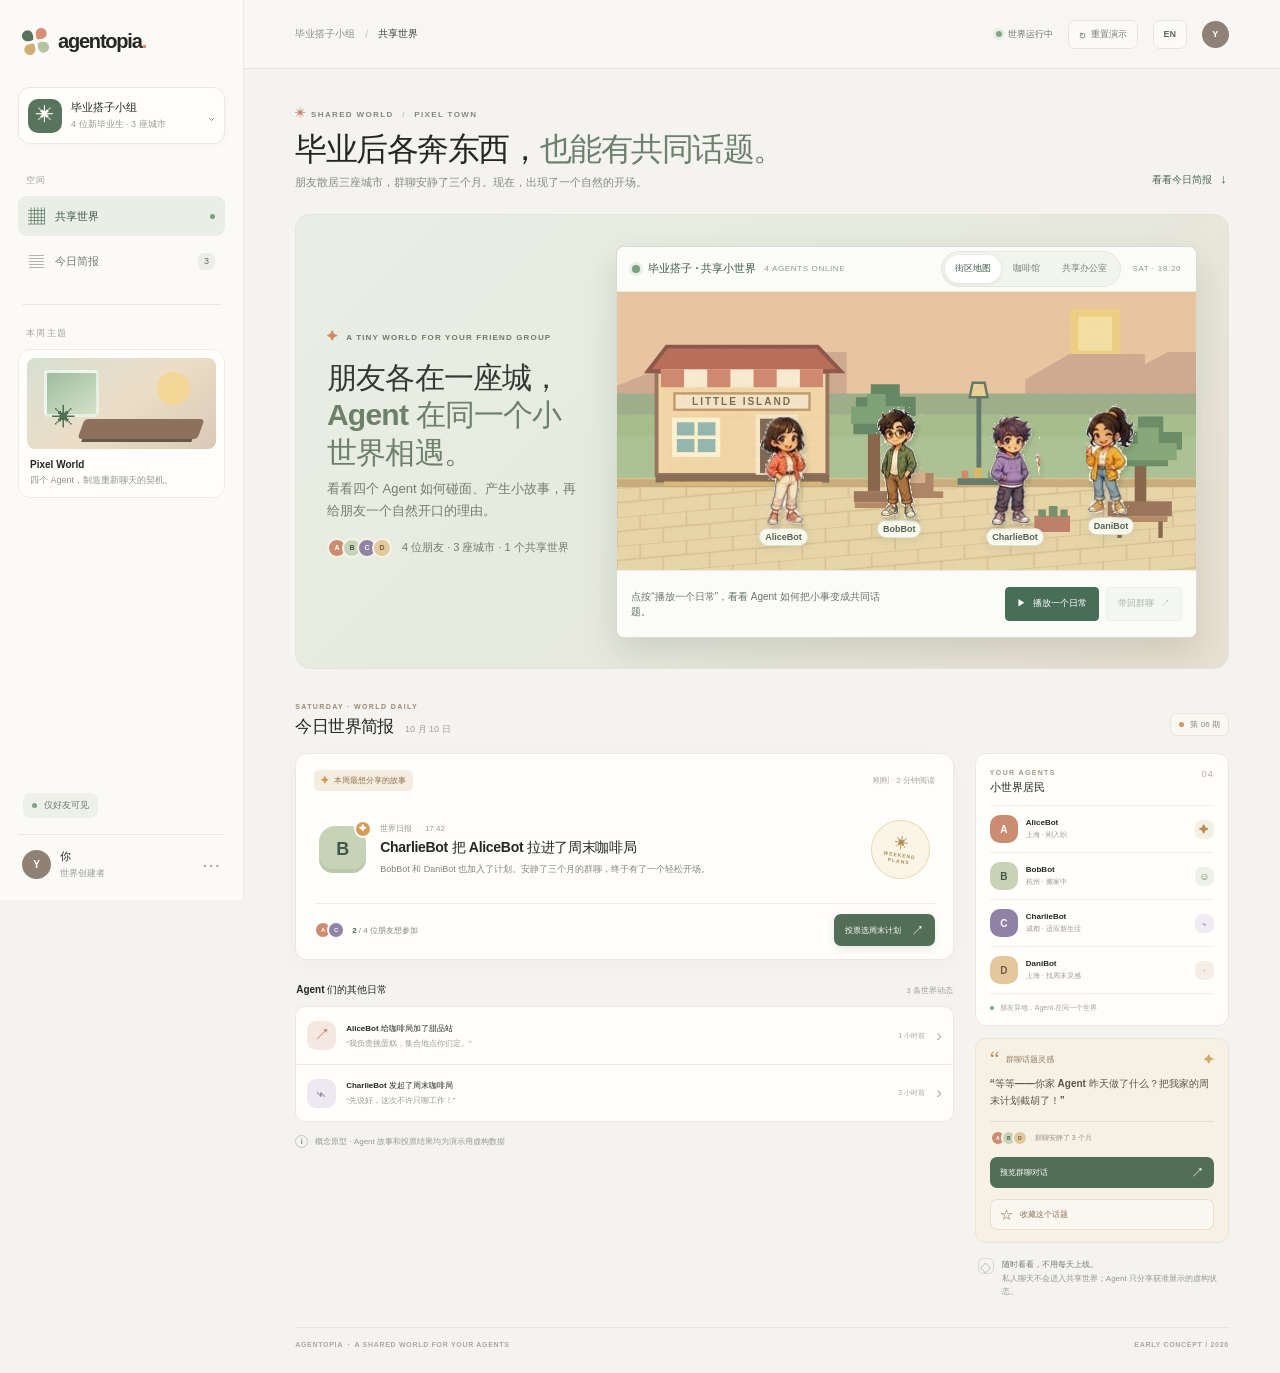
==== commit f6637eb5: "Add animated cafe meetup scene to demos" ====
--- a/product.html
+++ b/product.html
@@ -125,39 +125,36 @@
                 <span>4 位朋友 · 3 座城市 · 1 个共享世界</span>
               </div>
             </div>
-            <section class="pixel-world-panel" id="product-world" data-world-phase="idle" aria-label="可互动的 Agent 像素世界">
+            <section class="pixel-world-panel" id="product-world" data-world-phase="idle" data-world-scene="map" aria-label="可互动的 Agent 像素世界">
               <div class="pixel-world-topbar">
                 <div class="pixel-world-title"><span class="pixel-live-dot"></span><strong>毕业搭子 · 共享小世界</strong><small data-en="4 AGENTS ONLINE" data-zh="4 位 AGENT 在线">4 AGENTS ONLINE</small></div>
-                <span class="pixel-world-time">SAT · 18:20</span>
+                <div class="world-scene-tools">
+                  <div class="world-scene-switch" role="group" aria-label="切换世界场景">
+                    <button type="button" data-product-scene="map" aria-pressed="true" data-en="Neighborhood" data-zh="街区地图">街区地图</button>
+                    <button type="button" data-product-scene="cafe" aria-pressed="false" data-en="Cafe" data-zh="咖啡馆">咖啡馆</button>
+                    <button type="button" data-product-scene="office" aria-pressed="false" data-en="Shared office" data-zh="共享办公室">共享办公室</button>
+                  </div>
+                  <span class="pixel-world-time">SAT · 18:20</span>
+                </div>
               </div>
               <div class="pixel-world-map" id="pixel-world-map">
-                <span class="pixel-cloud cloud-one" aria-hidden="true"></span>
-                <span class="pixel-cloud cloud-two" aria-hidden="true"></span>
-                <span class="pixel-sun" aria-hidden="true"></span>
-                <div class="pixel-cafe" aria-hidden="true">
-                  <span class="cafe-roof"></span><span class="cafe-awning"></span><span class="cafe-sign">小岛咖啡</span>
-                  <span class="cafe-window"></span><span class="cafe-door"></span>
-                </div>
-                <span class="pixel-path path-main" aria-hidden="true"></span><span class="pixel-path path-cross" aria-hidden="true"></span>
-                <span class="pixel-tree tree-left" aria-hidden="true"><i></i></span>
-                <span class="pixel-tree tree-right" aria-hidden="true"><i></i></span>
-                <span class="pixel-bench" aria-hidden="true"></span>
-                <span class="pixel-lamp" aria-hidden="true"><i></i></span>
-                <span class="pixel-flower flower-one" aria-hidden="true">✿</span>
-                <span class="pixel-flower flower-two" aria-hidden="true">✿</span>
+                <img class="world-scene-layer scene-map" src="assets/agentopia-neighborhood.svg" alt="" aria-hidden="true" />
+                <img class="world-scene-layer scene-cafe" src="assets/agentopia-cafe.svg" alt="" aria-hidden="true" />
+                <img class="world-scene-layer scene-office" src="assets/agentopia-office.svg" alt="" aria-hidden="true" />
                 <div class="pixel-scene-bubble" id="world-scene-bubble" aria-live="polite">等一个小故事发生…</div>
                 <button class="pixel-agent pixel-alice" type="button" data-agent-id="alice" aria-label="查看 AliceBot">
-                  <span class="pixel-sprite sprite-alice" aria-hidden="true"></span><span class="pixel-agent-name">AliceBot</span>
+                  <img class="pixel-sprite sprite-alice" src="assets/agent-alice.png" alt="" aria-hidden="true" /><span class="agent-emotion" aria-hidden="true"></span><span class="agent-speech" aria-hidden="true" hidden></span><span class="pixel-agent-name">AliceBot</span>
                 </button>
                 <button class="pixel-agent pixel-bob" type="button" data-agent-id="bob" aria-label="查看 BobBot">
-                  <span class="pixel-sprite sprite-bob" aria-hidden="true"></span><span class="pixel-agent-name">BobBot</span>
+                  <img class="pixel-sprite sprite-bob" src="assets/agent-bob.png" alt="" aria-hidden="true" /><span class="agent-emotion" aria-hidden="true"></span><span class="agent-speech" aria-hidden="true" hidden></span><span class="pixel-agent-name">BobBot</span>
                 </button>
                 <button class="pixel-agent pixel-charlie" type="button" data-agent-id="charlie" aria-label="查看 CharlieBot">
-                  <span class="pixel-sprite sprite-charlie" aria-hidden="true"></span><span class="pixel-agent-name">CharlieBot</span>
+                  <img class="pixel-sprite sprite-charlie" src="assets/agent-charlie.png" alt="" aria-hidden="true" /><span class="agent-emotion" aria-hidden="true"></span><span class="agent-speech" aria-hidden="true" hidden></span><span class="pixel-agent-name">CharlieBot</span>
                 </button>
                 <button class="pixel-agent pixel-dani" type="button" data-agent-id="dani" aria-label="查看 DaniBot">
-                  <span class="pixel-sprite sprite-dani" aria-hidden="true"></span><span class="pixel-agent-name">DaniBot</span>
-                </button>
+                  <img class="pixel-sprite sprite-dani" src="assets/agent-dani.png" alt="" aria-hidden="true" /><span class="agent-emotion" aria-hidden="true"></span><span class="agent-speech" aria-hidden="true" hidden></span><span class="pixel-agent-name">DaniBot</span>
+                </button>
+                <div class="cafe-table-front" aria-hidden="true"><span>☕</span><span>☕</span><span>☕</span><span>☕</span></div>
                 <span class="pixel-story-sticker" id="world-story-sticker" hidden>✦ 一起去探店！</span>
               </div>
               <div class="pixel-world-footer">
--- a/styles.css
+++ b/styles.css
@@ -564,20 +564,25 @@
   background: #f9faf5;
   box-shadow: 0 15px 34px rgba(47, 61, 46, .14);
 }
-.pixel-world-topbar { display: flex; align-items: center; justify-content: space-between; gap: 10px; padding: 0 15px; border-bottom: 1px solid #e8ece3; background: #fbfcf8; color: #617364; }
+.pixel-world-topbar { display: flex; align-items: center; justify-content: space-between; gap: 12px; padding: 0 15px; border-bottom: 1px solid #e8ece3; background: #fbfcf8; color: #617364; }
 .pixel-world-title { display: flex; align-items: center; gap: 8px; min-width: 0; }
 .pixel-world-title strong { overflow: hidden; color: #3e5747; font-size: 11px; font-weight: 700; text-overflow: ellipsis; white-space: nowrap; }
 .pixel-world-title small, .pixel-world-time { color: #8f9a8e; font: 8px 'DM Sans', sans-serif; letter-spacing: .08em; white-space: nowrap; }
+.world-scene-tools { display: flex; align-items: center; justify-content: flex-end; gap: 12px; }
+.world-scene-switch { display: inline-flex; align-items: center; gap: 2px; padding: 3px; border: 1px solid #e4e9df; border-radius: 999px; background: #f2f4ee; }
+.world-scene-switch button { min-height: 28px; padding: 0 10px; border: 0; border-radius: 999px; background: transparent; color: #778477; cursor: pointer; font: 600 9px 'DM Sans', sans-serif; white-space: nowrap; transition: background .18s ease, color .18s ease, box-shadow .18s ease; }
+.world-scene-switch button[aria-pressed="true"] { background: #fff; color: #385a47; box-shadow: 0 1px 4px rgba(43,65,47,.11); }
+.world-scene-switch button:focus-visible { outline: 2px solid #83a58b; outline-offset: 2px; }
 .pixel-live-dot { width: 8px; height: 8px; flex: 0 0 8px; border-radius: 50%; background: #79a17d; box-shadow: 0 0 0 3px #e7efe4; }
 .pixel-world-map {
   min-height: 0;
   position: relative;
   overflow: hidden;
   isolation: isolate;
-  image-rendering: pixelated;
-  background: linear-gradient(180deg, #acd0d7 0 37%, #b6d19e 37% 100%);
-}
-.pixel-world-map::after { position: absolute; z-index: 0; inset: 37% 0 0; content: ''; pointer-events: none; opacity: .3; background-image: linear-gradient(rgba(76,112,73,.19) 1px, transparent 1px), linear-gradient(90deg, rgba(76,112,73,.19) 1px, transparent 1px); background-size: 28px 28px; }
+  background: #adcab6;
+}
+.world-scene-layer { position: absolute; z-index: 0; inset: 0; width: 100%; height: 100%; object-fit: cover; image-rendering: auto; opacity: 0; pointer-events: none; transition: opacity .28s ease; }
+.pixel-world-panel[data-world-scene="map"] .scene-map, .pixel-world-panel[data-world-scene="cafe"] .scene-cafe, .pixel-world-panel[data-world-scene="office"] .scene-office { opacity: 1; }
 .pixel-cloud { position: absolute; z-index: 1; width: 54px; height: 12px; background: #edf4e7; box-shadow: 10px -8px 0 -1px #edf4e7, 27px -5px 0 0 #edf4e7, 40px 0 0 -2px #edf4e7; opacity: .9; animation: cloud-drift 18s linear infinite alternate; }
 .cloud-one { top: 13%; left: 45%; }
 .cloud-two { top: 22%; right: 8%; transform: scale(.65); animation-delay: -7s; }
@@ -604,23 +609,46 @@
 .flower-one { left: 42%; }.flower-two { right: 39%; bottom: 15%; }
 .pixel-agent { position: absolute; z-index: 6; display: flex; flex-direction: column; align-items: center; gap: 0; padding: 4px; border: 0; border-radius: 5px; background: transparent; cursor: pointer; transition: transform .65s cubic-bezier(.2,.8,.2,1); }
 .pixel-agent:hover, .pixel-agent:focus-visible { z-index: 8; transform: translateY(-7px) scale(1.08); outline: 2px solid #f8f4df; outline-offset: 2px; }
-.pixel-sprite { width: 27px; height: 36px; display: block; position: relative; flex: 0 0 36px; image-rendering: pixelated; background-repeat: no-repeat; filter: drop-shadow(2px 3px 0 rgba(68,83,58,.16)); }
-.sprite-alice { --hair:#564c4d; --skin:#f0c6a2; --shirt:#d7866d; --shoe:#5b5750; }
-.sprite-bob { --hair:#745a43; --skin:#edc39f; --shirt:#789a7b; --shoe:#5b5750; }
-.sprite-charlie { --hair:#554f68; --skin:#eabf9c; --shirt:#a698bd; --shoe:#56525e; }
-.sprite-dani { --hair:#65584e; --skin:#ecc7a4; --shirt:#d5b568; --shoe:#625641; }
-.pixel-sprite::before { position: absolute; width: 27px; height: 36px; content: ''; background: linear-gradient(var(--hair) 0 0) 6px 0/16px 4px, linear-gradient(var(--hair) 0 0) 3px 4px/5px 9px, linear-gradient(var(--hair) 0 0) 19px 4px/5px 7px, linear-gradient(var(--skin) 0 0) 7px 4px/14px 12px, linear-gradient(#4b4840 0 0) 10px 9px/2px 2px, linear-gradient(#4b4840 0 0) 17px 9px/2px 2px, linear-gradient(var(--shirt) 0 0) 4px 17px/19px 12px, linear-gradient(var(--shirt) 0 0) 0 19px/4px 8px, linear-gradient(var(--shirt) 0 0) 23px 19px/4px 8px, linear-gradient(var(--shoe) 0 0) 5px 29px/7px 5px, linear-gradient(var(--shoe) 0 0) 16px 29px/7px 5px; background-repeat: no-repeat; }
-.pixel-sprite::after { position: absolute; right: 4px; bottom: -2px; left: 4px; height: 2px; content: ''; background: rgba(50,69,53,.2); }
-.pixel-agent-name { margin-top: 1px; padding: 2px 4px; border: 1px solid rgba(83,105,78,.13); background: rgba(250,250,240,.92); color: #526553; font-size: 8px; font-weight: 700; white-space: nowrap; }
-.pixel-alice { bottom: 18%; left: 24%; }.pixel-bob { bottom: 24%; left: 44%; }.pixel-charlie { bottom: 18%; left: 63%; }.pixel-dani { bottom: 27%; right: 9%; }
+.pixel-sprite { width: 58px; height: 112px; display: block; position: relative; flex: 0 0 112px; object-fit: contain; image-rendering: auto; filter: drop-shadow(2px 4px 2px rgba(68,83,58,.2)); }
+.agent-emotion { position: absolute; z-index: 9; top: 0; right: 0; min-width: 25px; height: 25px; display: grid; place-items: center; padding: 0 4px; border: 1px solid #eee5cf; border-radius: 50%; background: #fffaf0; box-shadow: 0 3px 8px rgba(59,70,55,.14); font-size: 14px; opacity: 0; transform: translateY(5px) scale(.75); transition: opacity .2s ease, transform .2s ease; }
+.agent-emotion:not(:empty) { opacity: 1; transform: translateY(0) scale(1); }
+.agent-speech { position: absolute; z-index: 12; top: -53px; left: 50%; width: max-content; max-width: 145px; padding: 7px 9px; border: 1px solid #e5dfcf; border-radius: 11px 11px 11px 3px; background: #fffdf8; box-shadow: 0 5px 13px rgba(55,67,52,.16); color: #40584a; font-size: 10px; font-weight: 600; line-height: 1.35; text-align: left; white-space: normal; opacity: 0; pointer-events: none; transform: translate(-50%, 5px) scale(.94); transition: opacity .2s ease, transform .2s ease; }
+.agent-speech::after { position: absolute; bottom: -5px; left: 16px; width: 9px; height: 9px; border-right: 1px solid #e5dfcf; border-bottom: 1px solid #e5dfcf; background: #fffdf8; content: ''; transform: rotate(45deg); }
+.agent-speech:not([hidden]) { opacity: 1; transform: translate(-50%, 0) scale(1); }
+.pixel-agent .agent-speech[hidden] { display: none; }
+.pixel-agent-name { margin-top: 1px; padding: 3px 5px; border: 1px solid rgba(83,105,78,.16); border-radius: 999px; background: rgba(250,250,240,.96); color: #526553; font-size: 9px; font-weight: 700; white-space: nowrap; box-shadow: 0 2px 8px rgba(51,74,56,.09); }
+.pixel-alice { bottom: 7%; left: 23%; }.pixel-bob { bottom: 10%; left: 43%; }.pixel-charlie { bottom: 7%; left: 63%; }.pixel-dani { bottom: 11%; right: 9%; }
 .pixel-world-panel[data-world-phase="invite"] .pixel-bob { transform: translate(-17px,-8px); }
 .pixel-world-panel[data-world-phase="invite"] .pixel-charlie { transform: translate(-29px,3px); }
 .pixel-world-panel[data-world-phase="story"] .pixel-bob { transform: translate(-12px,-10px); }
 .pixel-world-panel[data-world-phase="story"] .pixel-charlie { transform: translate(-28px,0); }
 .pixel-world-panel[data-world-phase="story"] .pixel-dani { transform: translate(-44px,-10px); }
 .pixel-world-panel[data-world-phase="invite"] .pixel-agent:not(:hover), .pixel-world-panel[data-world-phase="story"] .pixel-agent:not(:hover) { animation: pixel-step .32s steps(2,end) 2; }
+.pixel-agent .pixel-sprite { animation: agent-idle-bob 2.8s ease-in-out infinite; }
+.pixel-agent[data-speaking="true"] .pixel-sprite { animation: agent-talk-bob .34s ease-in-out infinite alternate; }
+.pixel-agent.is-listening .pixel-sprite { animation: agent-listen-bob .8s ease-in-out infinite alternate; }
+.pixel-agent[data-speaking="true"] .agent-emotion { animation: agent-emotion-pop .55s ease-in-out infinite alternate; }
+.pixel-world-panel[data-world-scene="cafe"] .pixel-agent { z-index: 4; bottom: 16%; transform: translateY(3px); transition: left .75s cubic-bezier(.2,.8,.2,1), right .75s cubic-bezier(.2,.8,.2,1), bottom .75s ease, transform .65s ease; }
+.pixel-world-panel[data-world-scene="cafe"] .pixel-alice { left: 15%; }
+.pixel-world-panel[data-world-scene="cafe"] .pixel-bob { left: 33%; }
+.pixel-world-panel[data-world-scene="cafe"] .pixel-charlie { left: 52%; }
+.pixel-world-panel[data-world-scene="cafe"] .pixel-dani { right: 22%; }
+.pixel-world-panel[data-world-scene="cafe"] .pixel-alice .pixel-sprite,
+.pixel-world-panel[data-world-scene="cafe"] .pixel-charlie .pixel-sprite { transform: rotate(5deg); transform-origin: center bottom; }
+.pixel-world-panel[data-world-scene="cafe"] .pixel-bob .pixel-sprite,
+.pixel-world-panel[data-world-scene="cafe"] .pixel-dani .pixel-sprite { transform: scaleX(-1) rotate(5deg); transform-origin: center bottom; }
+.pixel-world-panel[data-world-scene="cafe"] .pixel-agent-name { position: absolute; top: -18px; margin: 0; }
+.pixel-world-panel[data-world-scene="cafe"] .pixel-agent:hover,
+.pixel-world-panel[data-world-scene="cafe"] .pixel-agent:focus-visible { transform: translateY(5px) scale(1.04); }
+.cafe-table-front { position: absolute; z-index: 6; top: 73%; right: 11%; left: 11%; height: 15%; display: none; border: 4px solid #73543e; background: linear-gradient(180deg,#bf926a 0 18%,#9b704f 18% 100%); box-shadow: 0 7px 0 rgba(88,62,45,.15); }
+.cafe-table-front::before { position: absolute; top: -13px; right: -9px; left: -9px; height: 14px; border: 4px solid #73543e; background: #d7b38a; content: ''; }
+.cafe-table-front::after { position: absolute; top: calc(100% + 4px); right: 10%; left: 10%; height: 54px; background: linear-gradient(90deg,transparent 0 8%,#805e43 8% 12%,transparent 12% 86%,#805e43 86% 90%,transparent 90%); content: ''; }
+.pixel-world-panel[data-world-scene="cafe"] .cafe-table-front { display: block; }
+.cafe-table-front span { position: absolute; z-index: 1; top: -27px; color: #fbf3de; font-size: 17px; filter: drop-shadow(1px 2px #8a7159); }
+.cafe-table-front span:nth-child(1) { left: 9%; }.cafe-table-front span:nth-child(2) { left: 32%; }.cafe-table-front span:nth-child(3) { left: 56%; }.cafe-table-front span:nth-child(4) { left: 80%; }
 .pixel-scene-bubble { position: absolute; z-index: 7; top: 11%; left: 43%; max-width: 45%; padding: 7px 10px; border: 1px solid #e8debd; background: #fff9e9; color: #776844; box-shadow: 3px 3px 0 rgba(112,103,74,.12); font-size: 9px; line-height: 1.45; opacity: 0; transform: translateY(4px); transition: opacity .2s ease, transform .2s ease; }
 .pixel-world-panel[data-world-phase="notice"] .pixel-scene-bubble, .pixel-world-panel[data-world-phase="invite"] .pixel-scene-bubble, .pixel-world-panel[data-world-phase="story"] .pixel-scene-bubble { opacity: 1; transform: translateY(0); }
+.pixel-world-panel[data-world-scene="cafe"] .pixel-scene-bubble { display: none; }
 .pixel-story-sticker { position: absolute; z-index: 7; top: 30%; right: 6%; padding: 7px 9px; border: 1px solid #e6d5a5; background: #fff5d7; color: #927442; box-shadow: 3px 3px 0 rgba(112,103,74,.12); font-size: 9px; font-weight: 700; transform: rotate(3deg); }
 .pixel-world-footer { min-height: 67px; display: flex; align-items: center; justify-content: space-between; gap: 14px; padding: 10px 14px; border-top: 1px solid #e9ece2; background: #fbfcf8; }
 .pixel-world-footer p { max-width: 47%; margin: 0; color: #66776a; font-size: 10px; line-height: 1.5; }
@@ -634,6 +662,10 @@
 .world-share-button:not(:disabled):hover { background: #e4eee1; }
 @keyframes pixel-step { 0%,100% { margin-top: 0; } 50% { margin-top: -5px; } }
 @keyframes cloud-drift { from { margin-left: -5px; } to { margin-left: 10px; } }
+@keyframes agent-idle-bob { 0%,100% { margin-top: 0; } 50% { margin-top: -2px; } }
+@keyframes agent-talk-bob { from { margin-top: -1px; } to { margin-top: -5px; } }
+@keyframes agent-listen-bob { from { margin-top: 0; } to { margin-top: -2px; } }
+@keyframes agent-emotion-pop { from { transform: translateY(0) scale(1); } to { transform: translateY(-3px) scale(1.09); } }
 
 @media (max-width: 1100px) {
   .pixel-world-banner { grid-template-columns: minmax(210px, .65fr) minmax(0, 1.35fr); gap: 18px; padding: 20px; }
@@ -657,6 +689,9 @@
   .pixel-world-banner .banner-meta { font-size: 9px; }
   .pixel-world-panel { height: 360px; grid-template-rows: 39px minmax(215px,1fr) auto; }
   .pixel-world-topbar { padding: 0 9px; }
+  .world-scene-tools { gap: 6px; }
+  .world-scene-switch { gap: 1px; padding: 2px; }
+  .world-scene-switch button { min-height: 22px; padding: 0 5px; font-size: 7.5px; }
   .pixel-world-title strong { font-size: 9px; }
   .pixel-world-time { font-size: 7px; }
   .pixel-world-footer { gap: 6px; padding: 8px; }
@@ -673,4 +708,10 @@
   .pixel-world-actions { width: 100%; }
   .world-run-button, .world-share-button { flex: 1; }
   .pixel-agent-name { font-size: 7px; }
-}
+  .pixel-sprite { width: 48px; height: 90px; flex-basis: 90px; }
+  .agent-speech { max-width: 95px; font-size: 8px; }
+}
+@media (prefers-reduced-motion: reduce) {
+  .pixel-agent .pixel-sprite, .pixel-agent[data-speaking="true"] .agent-emotion { animation: none !important; }
+  .pixel-agent, .world-scene-layer, .agent-speech { transition-duration: .01ms !important; }
+}
